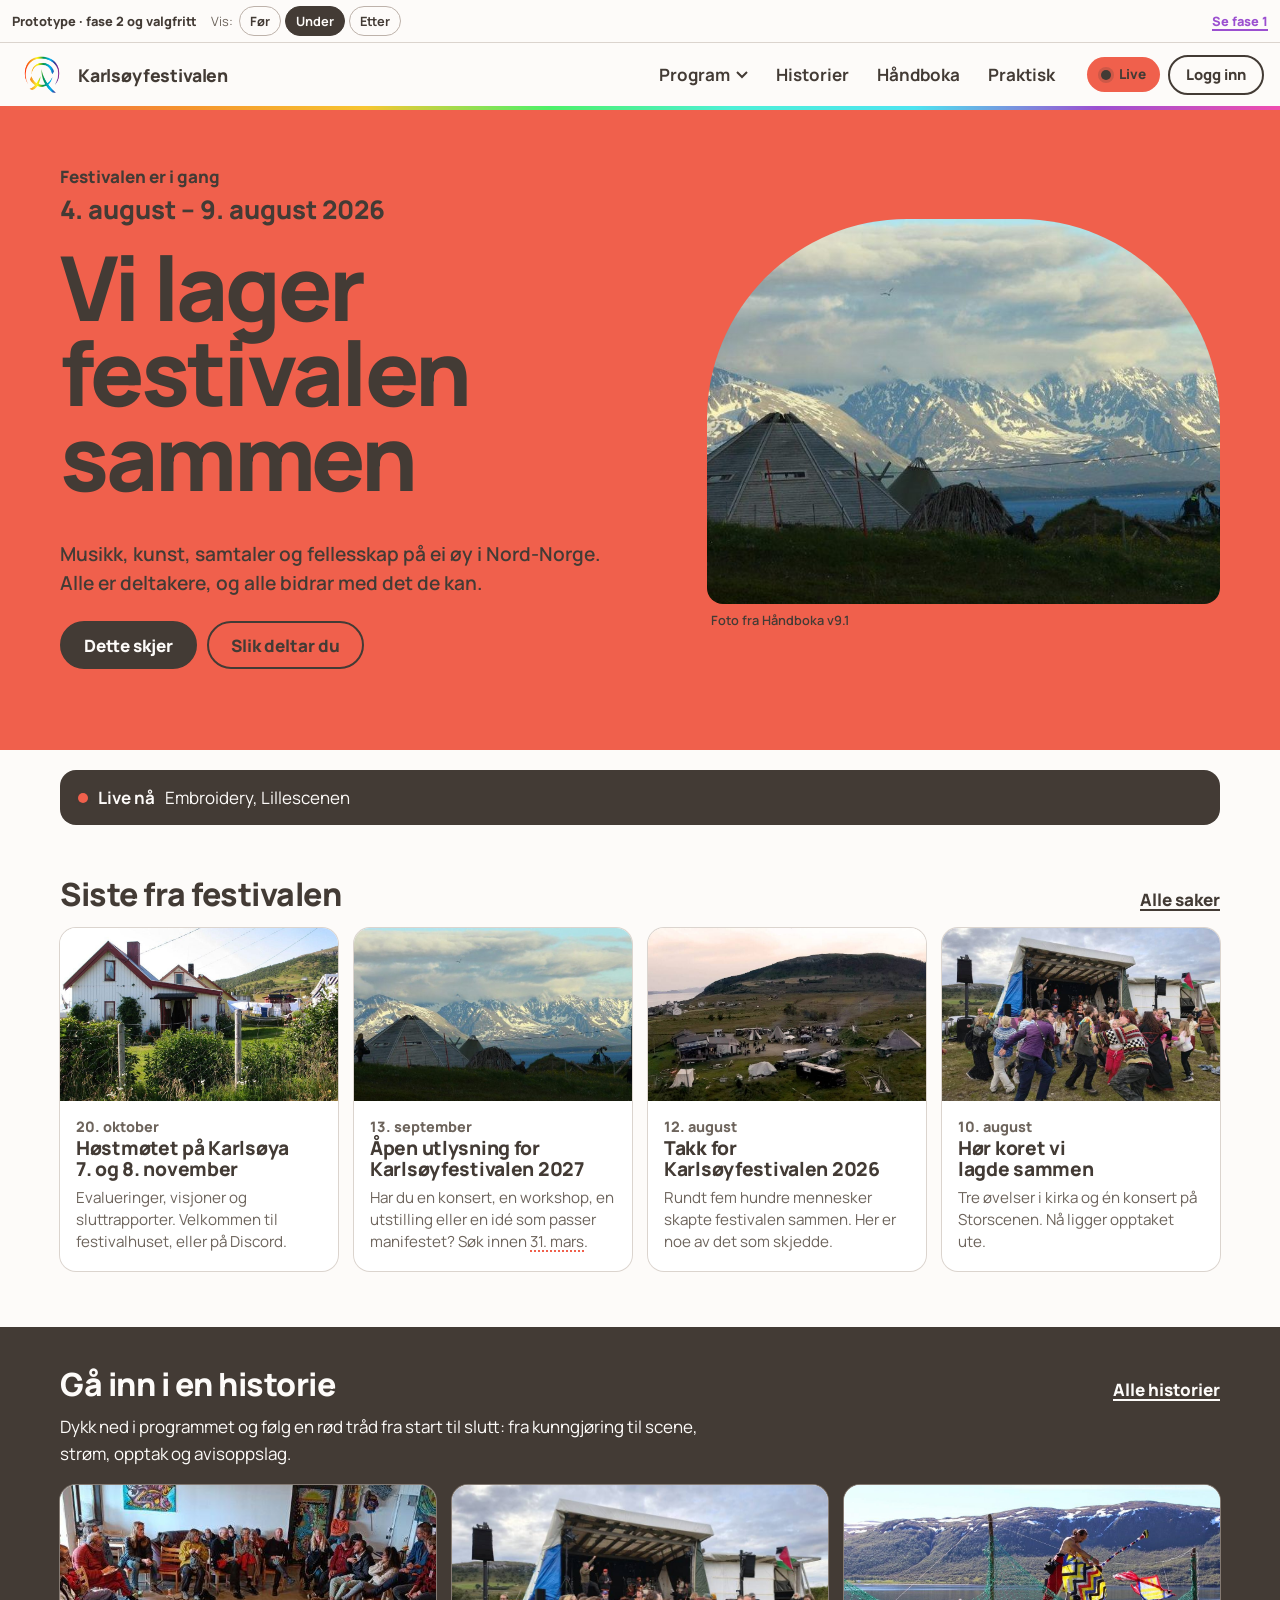
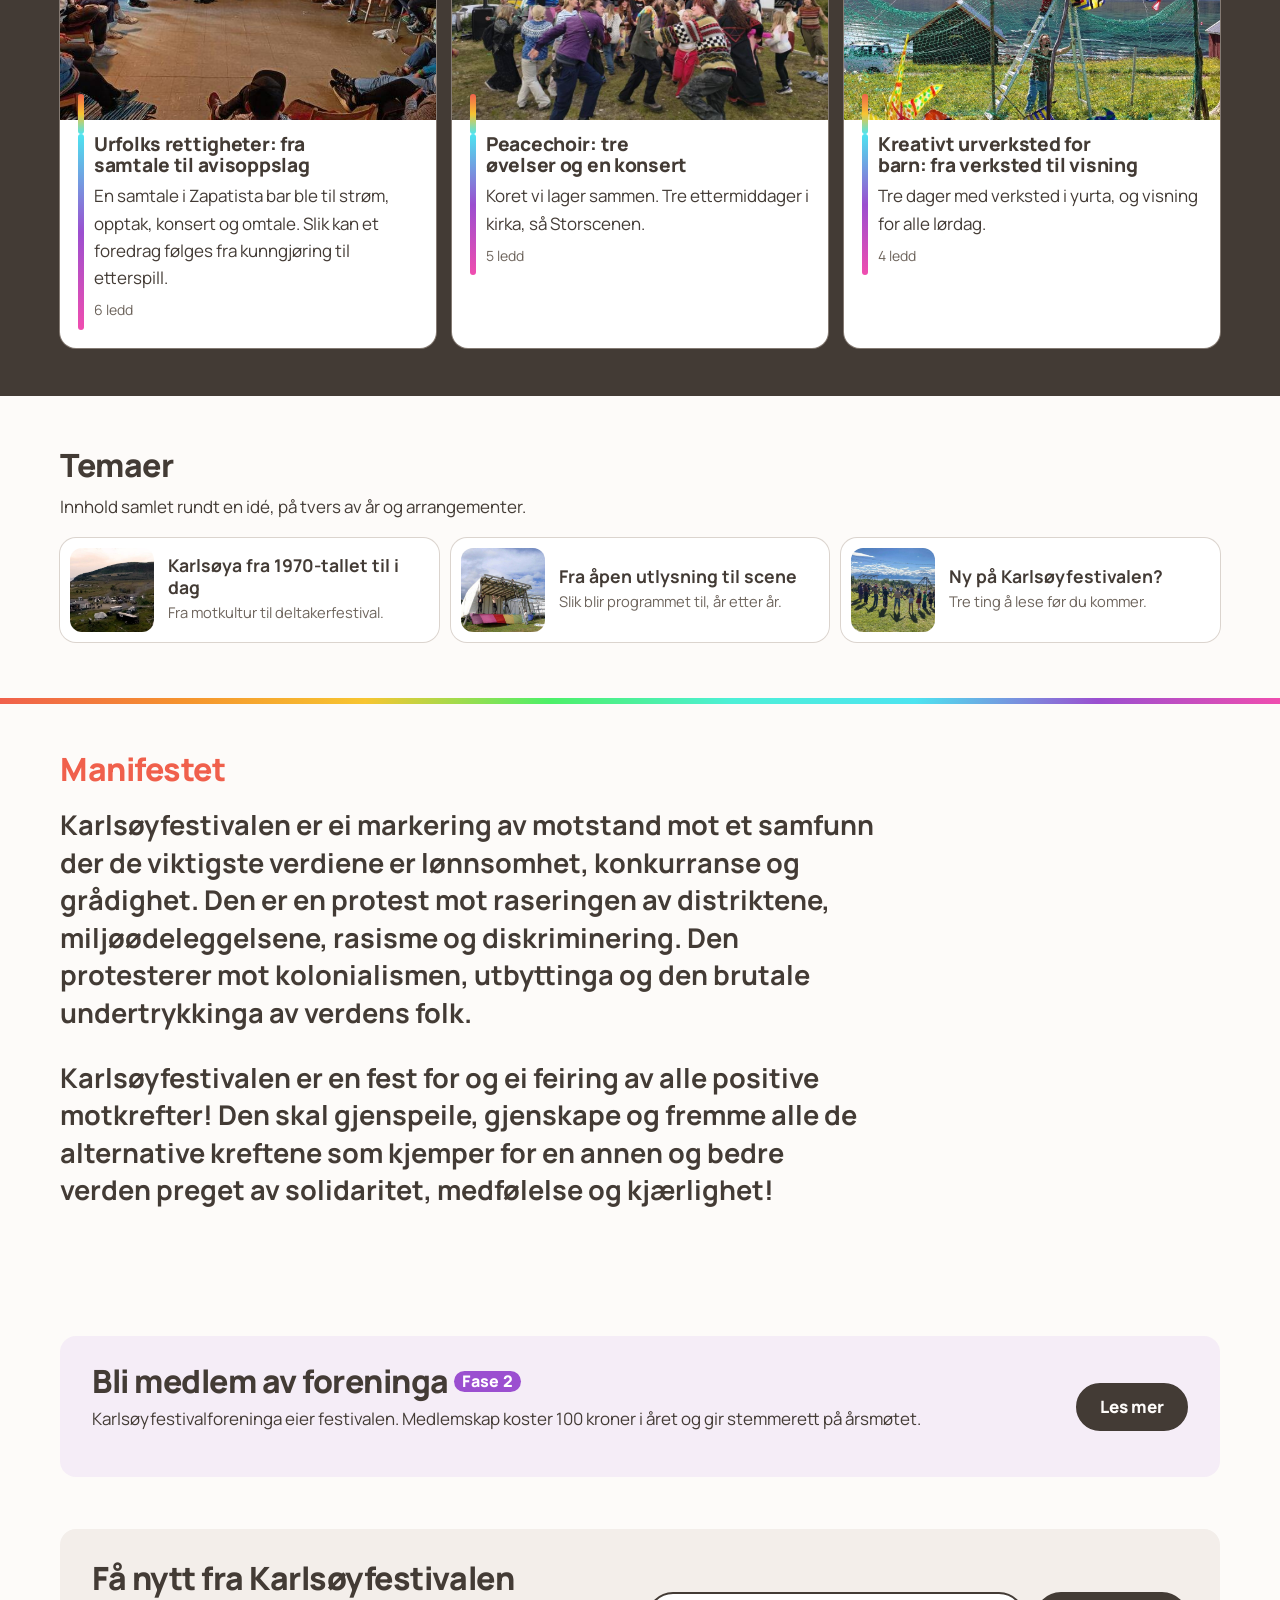
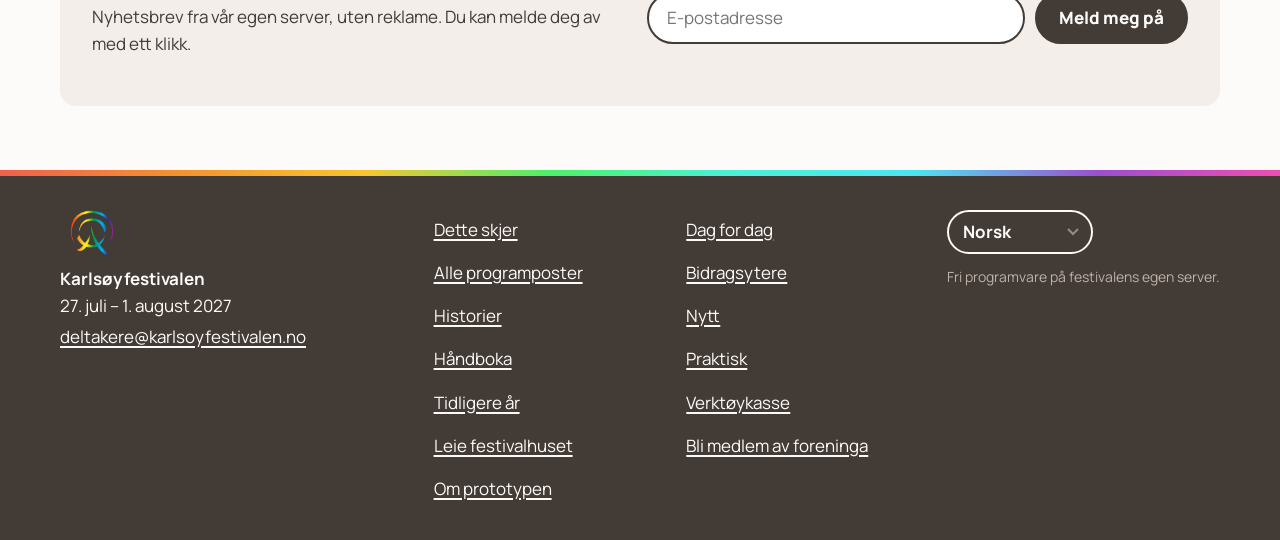
==== fase2.html @ 284bebaa "prototype version 3" ====
<!doctype html>
<html lang="nb">
<head>
<meta charset="utf-8">
<meta name="viewport" content="width=device-width, initial-scale=1, viewport-fit=cover">
<meta name="theme-color" content="#F0604C">
<meta name="color-scheme" content="only light">
<meta name="darkreader-lock">
<meta name="robots" content="noindex">
<title>Karlsøyfestivalen – prototype, fase 2 og valgfritt</title>
<meta name="description" content="Klikkbar prototype for Karlsøyfestivalen (fase 2 og valgfritt): nettside, program, historier, håndbok, Tavla og innsiden.">
<link rel="icon" href="assets/logo.png">
<link rel="stylesheet" href="css/style.css">
<script>window.PHASE = 2;</script>
</head>
<body>
<div id="app"></div>
<noscript><p style="padding:24px">Prototypen trenger JavaScript.</p></noscript>
<script src="js/data.js"></script>
<script src="js/data-extra.js"></script>
<script src="js/i18n.js"></script>
<script src="js/app.js"></script>
</body>
</html>
---- css/style.css ----
/* Karlsøyfestivalen – prototype, utkast 2. Mobil først.
   Hovedpalett: rød, hvit, grå, gråbrun, mørk gråbrun. Regnbuefargene fra logoen brukes til grupper, kategorier og tråder. */
/* Manrope (SIL Open Font License, se assets/fonts/OFL.txt), lagt på egen server – ingen kall til Google. */
@font-face { font-family: "Manrope"; src: url("../assets/fonts/manrope-wght.woff") format("woff"); font-weight: 200 800; font-style: normal; font-display: swap; }
:root {
  --rod: #F0604C;
  --hvit: #FDFBF9;
  --gra: #BDB2AA;
  --grabrun: #6D645C;
  --mork: #433B35;
  --rosa: #F04DAF; --cyan: #4DE4F0; --gronn: #4DF0A0; --turkis: #4DF0D7; --lime: #4DF068;
  --oransje: #F5932E; --gul: #F7C531; --lilla: #9B4FD0;
  --dempet: #9B6B65; --skifer: #705E5C; --havgra: #5C706D;
  --flate: #F3EEEA;
  --kort: #ffffff;
  --strek: #BDB2AA88;
  --rainbow: linear-gradient(90deg, #F0604C, #F5932E, #F7C531, #4DF068, #4DF0D7, #4DE4F0, #9B4FD0, #F04DAF);
  --font: "Manrope", "Nunito Sans", "Avenir Next", "Segoe UI", system-ui, -apple-system, Roboto, Helvetica, Arial, sans-serif;
  --r: 16px;
  --tabs-h: 64px;
}
*, *::before, *::after { box-sizing: border-box; }
html { -webkit-text-size-adjust: 100%; scroll-padding-top: 90px; color-scheme: only light; }
body { margin: 0; font: 400 17px/1.6 var(--font); color: var(--mork); background: var(--hvit); }
body[data-inside="1"] { background: var(--flate); }
img { max-width: 100%; display: block; }
a { color: inherit; text-underline-offset: 3px; text-decoration-thickness: 1.5px; }
h1, h2, h3 { line-height: 1.1; font-weight: 800; margin: 0; letter-spacing: -0.015em; text-wrap: balance; }
h1 { font-size: clamp(2.1rem, 8vw, 3.6rem); margin-bottom: .45em; }
h2 { font-size: clamp(1.35rem, 4.6vw, 2rem); margin: 1.7em 0 .6em; }
h3 { font-size: 1.12rem; }
p { margin: 0 0 1em; }
ul, ol { margin: 0; padding: 0; list-style: none; }
button, select, input, textarea { font: inherit; color: inherit; }
button { cursor: pointer; }
:focus-visible { outline: 3px solid var(--rod); outline-offset: 3px; border-radius: 6px; }
.sr { position: absolute; width: 1px; height: 1px; overflow: hidden; clip-path: inset(50%); white-space: nowrap; }
.wrap { width: min(100% - 32px, 1160px); margin-inline: auto; }
.narrow { width: min(100% - 32px, 740px); }
.narrowtext { max-width: 38em; }
.center { text-align: center; margin-top: 28px; }
.lead { font-size: 1.2rem; line-height: 1.5; font-weight: 600; }
.small { font-size: .875rem; color: var(--grabrun); }
.note { font-size: .92rem; background: var(--kort); border-left: 5px solid var(--rod); padding: 10px 14px; border-radius: 0 10px 10px 0; margin: 16px auto; }
.empty { background: var(--kort); border: 2px dashed var(--gra); border-radius: var(--r); padding: 20px; }
code { font-size: .9em; background: #433B3512; padding: 1px 6px; border-radius: 4px; }
.fact { text-decoration: underline dotted var(--rod) 2px; text-underline-offset: 4px; cursor: help; }
.print-only { display: none; }

/* Knapper og merker */
.btn { display: inline-flex; align-items: center; justify-content: center; gap: 6px; min-height: 48px; padding: 0 22px; border: 2px solid var(--mork); border-radius: 999px; background: transparent; font-weight: 800; text-decoration: none; }
.btn-dark { background: var(--mork); color: var(--hvit); }
.btn-small { min-height: 40px; padding: 0 16px; font-size: .92rem; }
.actions { display: flex; flex-wrap: wrap; gap: 10px; margin-top: 1.4em; }
.tag { display: inline-block; font-size: .74rem; font-weight: 800; padding: 3px 10px; border-radius: 999px; background: var(--flate); margin-bottom: 8px; }
.tag-live { background: var(--rod); color: var(--mork); margin: 0 8px 0 0; vertical-align: 2px; }
.tag-ex { background: #9B4FD022; color: var(--mork); margin: 0; vertical-align: 1px; }
.dot { display: inline-block; width: 11px; height: 11px; border-radius: 50%; margin-right: 7px; flex: none; vertical-align: -1px; }
.swatch { display: inline-block; width: 14px; height: 14px; border-radius: 4px; flex: none; }
.f2 { display: inline-block; font-size: .68rem; font-weight: 800; padding: 2px 8px; border-radius: 999px; background: var(--lilla); color: #fff; vertical-align: 3px; letter-spacing: .02em; }
h1 .f2, h2 .f2 { font-size: .5em; vertical-align: .4em; }

/* Prototype-stripe */
.protobar { display: flex; flex-wrap: wrap; align-items: center; gap: 6px 14px; padding: 6px 12px; background: var(--hvit); border-bottom: 1px solid var(--strek); font-size: .8rem; }
.pb-label { font-weight: 800; text-decoration: none; }
.pb-when { display: flex; align-items: center; gap: 4px; }
.pb-when span { color: var(--grabrun); margin-right: 2px; }
.pb-when button { border: 1.5px solid var(--gra); background: transparent; border-radius: 999px; padding: 2px 10px; font-weight: 700; min-height: 30px; }
.pb-when button[aria-pressed="true"] { background: var(--mork); color: var(--hvit); border-color: var(--mork); }
.pb-switch { margin-left: auto; font-weight: 800; color: var(--lilla); }

/* ---------- Topp ---------- */
.top { position: sticky; top: 0; z-index: 30; display: flex; align-items: center; gap: 12px; padding: 8px 16px; background: var(--hvit); border-bottom: 1px solid var(--strek); }
.top::after { content: ""; position: absolute; left: 0; right: 0; bottom: -4px; height: 4px; background: var(--rainbow); }
.brand { display: flex; align-items: center; gap: 10px; font-weight: 800; font-size: 1.1rem; text-decoration: none; margin-right: auto; letter-spacing: -0.01em; }
.brand img { flex: none; }
.brand span { white-space: nowrap; }
@media (max-width: 420px) { .top { padding-inline: 12px; gap: 6px; } .top .brand { font-size: 1rem; gap: 6px; } .top .brand img { width: 42px; height: auto; } }
@media (max-width: 360px) { .top .brand span { display: none; } }
.topnav { display: none; align-items: center; gap: 4px; margin-right: 8px; }
.topnav > a, .dd-btn { text-decoration: none; font-weight: 700; padding: 10px 12px; border-radius: 999px; border: 0; background: none; display: inline-flex; align-items: center; gap: 6px; }
.topnav > a[aria-current], .dd-btn[aria-current] { background: var(--flate); }
.topnav > a:hover, .dd-btn:hover { background: var(--flate); }
.dd-btn svg { fill: none; stroke: currentColor; stroke-width: 2; }
.dd { position: relative; }
.dd-menu { position: absolute; top: calc(100% + 8px); left: 0; min-width: 230px; background: var(--kort); border-radius: 14px; padding: 8px; box-shadow: 0 12px 40px #433B3533; display: grid; }
.dd-menu a { padding: 10px 14px; border-radius: 10px; text-decoration: none; font-weight: 700; }
.dd-menu a:hover { background: var(--flate); }
.navlive { color: var(--mork); }
.top-actions { display: flex; align-items: center; gap: 8px; }
.livepill { display: none; align-items: center; gap: 8px; background: var(--rod); color: var(--mork); font-weight: 800; font-size: .85rem; padding: 7px 14px; border-radius: 999px; text-decoration: none; }
.livedot { display: inline-block; width: 10px; height: 10px; border-radius: 50%; background: var(--mork); box-shadow: 0 0 0 3px #433B3533; }
.burger { width: 46px; height: 46px; border: 0; background: none; display: grid; place-content: center; gap: 5px; }
.burger span { display: block; width: 24px; height: 2.5px; background: var(--mork); border-radius: 2px; }
.sheetmenu { position: fixed; inset: 0; z-index: 40; background: var(--mork); color: var(--hvit); padding: 70px 24px 24px; display: flex; flex-direction: column; overflow: auto; }
.sheetmenu a { font-size: 1.75rem; font-weight: 800; text-decoration: none; padding: 9px 0; border-bottom: 1px solid #FDFBF91f; display: flex; align-items: center; gap: 10px; }
.sheetmenu a.sm-sub { font-size: 1.25rem; font-weight: 700; padding-left: 18px; border-left: 4px solid var(--rod); border-bottom: 0; }
.sheetmenu .sm-head { margin: 10px 0 4px; font-size: 1.75rem; font-weight: 800; }
.sheetmenu a.live { color: var(--rod); }
.sheetmenu .livedot { background: var(--rod); }
.sheetmenu-foot { margin-top: auto; padding-top: 24px; display: flex; gap: 12px; align-items: center; justify-content: space-between; }
.sheetmenu .btn { border-color: var(--hvit); }
.lang select { min-height: 44px; padding: 0 34px 0 14px; border-radius: 999px; border: 2px solid currentColor; background: transparent url("data:image/svg+xml,%3Csvg xmlns='http://www.w3.org/2000/svg' viewBox='0 0 12 8'%3E%3Cpath d='M1 1l5 5 5-5' fill='none' stroke='%23988' stroke-width='2'/%3E%3C/svg%3E") no-repeat right 12px center / 12px; appearance: none; font-weight: 700; }
.lang select option { color: var(--mork); }
main { padding: 0 0 64px; min-height: 60vh; }
main > .wrap:first-child, main > article:first-child, main > div.wrap { padding-top: 28px; }

/* ---------- Forside ---------- */
.hero { background: var(--rod); padding: 36px 0 40px; }
.hero-grid { display: grid; gap: 26px; }
.hero-kick { font-weight: 800; margin: 0; }
.hero-date { font-size: clamp(1.2rem, 4.5vw, 1.6rem); font-weight: 800; margin: 0 0 .5em; }
.hero h1 { font-size: clamp(2.8rem, 12vw, 5.6rem); line-height: .95; letter-spacing: -0.035em; }
.hero .lead { max-width: 30em; }
.hero .btn { border-color: var(--mork); }
.hero-img { margin: 0; position: relative; }
.hero-img img { width: 100%; aspect-ratio: 4/3; object-fit: cover; border-radius: 200px 200px var(--r) var(--r); }
.hero-img figcaption { font-size: .8rem; font-weight: 600; padding: 6px 4px 0; }
.livebar { display: flex; align-items: center; gap: 10px; flex-wrap: wrap; margin-top: 20px; padding: 14px 18px; background: var(--mork); color: var(--hvit); border-radius: var(--r); text-decoration: none; }
.livebar .livedot { background: var(--rod); }
.block { margin-top: 52px; }
.block-head { display: flex; align-items: baseline; justify-content: space-between; gap: 12px; margin-bottom: 14px; }
.block-head h2 { margin: 0; }
.block-head a { font-weight: 800; white-space: nowrap; }
.blocklead { margin: -4px 0 18px; max-width: 40em; }
.grid { display: grid; gap: 16px; }
.card { display: block; background: var(--kort); color: var(--mork); border-radius: var(--r); text-decoration: none; overflow: hidden; box-shadow: 0 0 0 1px var(--strek); }
.card:hover h3 { text-decoration: underline; }
.card h3 { font-size: 1.2rem; margin-bottom: 6px; }
.card p { margin: 0; }
.card-img { position: relative; }
.card-img img { width: 100%; aspect-ratio: 16/10; object-fit: cover; }
.card-body { padding: 14px 16px 18px; }
.card .kicker { color: var(--grabrun); }
.card.post p:last-child { margin-top: 6px; color: var(--grabrun); font-size: .95rem; line-height: 1.45; }
.threadband { margin-top: 56px; background: var(--mork); color: var(--hvit); padding: 40px 0 48px; }
.threadband .block-head a { color: var(--hvit); }
.story-card .card-body p { margin-bottom: 8px; }
.thread-line { position: absolute; left: 18px; bottom: -14px; width: 6px; height: 40px; border-radius: 3px; background: linear-gradient(var(--rod), var(--gul), var(--cyan)); }
.story-card .card-body { padding-left: 34px; position: relative; }
.story-card .card-body::before { content: ""; position: absolute; left: 18px; top: 14px; bottom: 18px; width: 6px; border-radius: 3px; background: linear-gradient(var(--cyan), var(--lilla), var(--rosa)); }
.themes { display: grid; gap: 12px; }
.theme { display: grid; grid-template-columns: 84px 1fr; gap: 14px; align-items: center; text-decoration: none; background: var(--kort); border-radius: var(--r); padding: 10px; box-shadow: 0 0 0 1px var(--strek); }
.theme-img img { width: 84px; height: 84px; object-fit: cover; border-radius: 12px; }
.theme strong { display: block; font-size: 1.1rem; line-height: 1.25; }
.theme span span { font-size: .92rem; color: var(--grabrun); }
.manifest { margin-top: 56px; padding: 48px 0; background: var(--hvit); border-top: 6px solid; border-image: var(--rainbow) 1; }
.manifest h2 { margin-top: 0; color: var(--rod); }
.manifest p { font-size: clamp(1.15rem, 4.4vw, 1.7rem); line-height: 1.38; font-weight: 700; max-width: 30em; }
.news { display: grid; gap: 14px; background: var(--flate); border-radius: var(--r); padding: 24px; }
.news h2 { margin: 0 0 6px; }
.news form { display: grid; gap: 10px; }
.news input { width: 100%; min-height: 52px; padding: 0 18px; border: 2px solid var(--mork); border-radius: 999px; background: #fff; }
.ok { font-weight: 800; background: var(--gronn); padding: 10px 14px; border-radius: 12px; }
.membercta { display: grid; gap: 14px; align-items: center; background: #9B4FD014; border-radius: var(--r); padding: 24px; }
.membercta h2 { margin: 0 0 6px; }

.foot { position: relative; background: var(--mork); color: var(--hvit); padding: 40px 0 calc(32px + env(safe-area-inset-bottom)); }
.foot::before { content: ""; position: absolute; left: 0; right: 0; top: 0; height: 6px; background: var(--rainbow); }
.foot-grid { display: grid; gap: 24px; }
.foot img { margin-bottom: 10px; }
.foot nav { display: grid; grid-template-columns: 1fr 1fr; gap: 4px 16px; }
.foot nav a { padding: 6px 0; }
.foot p { margin: 4px 0; }
.foot .small { color: var(--gra); margin-top: 12px; }

/* ---------- Program ---------- */
.subtabs { display: flex; gap: 6px; overflow-x: auto; margin: -8px -16px 18px; padding: 0 16px 4px; scrollbar-width: none; }
.subtabs::-webkit-scrollbar { display: none; }
.subtabs a { flex: none; text-decoration: none; font-weight: 700; padding: 8px 14px; border-radius: 999px; border: 2px solid var(--gra); white-space: nowrap; }
.subtabs a[aria-current] { background: var(--mork); border-color: var(--mork); color: var(--hvit); }
.sticky { position: sticky; top: 60px; z-index: 20; padding: 10px 0 4px; background: var(--hvit); border-bottom: 1px solid var(--strek); }
body[data-inside="1"] .sticky { background: var(--flate); }
.daytabs { display: grid; grid-template-columns: repeat(6, 1fr); gap: 6px; }
.daytabs button { min-height: 58px; border: 2px solid var(--gra); border-radius: 14px; background: var(--kort); display: grid; place-content: center; line-height: 1.1; padding: 4px 0; }
.daytabs button span { font-size: .78rem; font-weight: 700; text-transform: lowercase; color: var(--grabrun); }
.daytabs button strong { font-size: 1.35rem; }
.daytabs button[aria-selected="true"] { background: var(--rod); border-color: var(--rod); }
.daytabs button[aria-selected="true"] span { color: var(--mork); }
.chips { display: flex; gap: 8px; overflow-x: auto; padding: 10px 16px 8px; margin-inline: -16px; scrollbar-width: none; }
.chips::-webkit-scrollbar { display: none; }
.chips button { flex: none; display: inline-flex; align-items: center; min-height: 42px; padding: 0 15px; border: 2px solid var(--gra); border-radius: 999px; background: var(--kort); font-weight: 700; font-size: .92rem; white-space: nowrap; }
.chips button[aria-pressed="true"] { background: var(--mork); border-color: var(--mork); color: var(--hvit); }
.daytitle { font-size: 1.3rem; margin: 22px 0 8px; }
.daytitle::first-letter, .wheellist h2::first-letter, .when strong::first-letter, .step-when::first-letter { text-transform: uppercase; }
.plist { border-top: 2px solid var(--mork); }
.pi { display: grid; grid-template-columns: 64px 1fr 48px; gap: 10px; align-items: start; padding: 14px 0 14px 12px; border-bottom: 1px solid var(--strek); position: relative; }
.pi::before { content: ""; position: absolute; left: 0; top: 16px; bottom: 16px; width: 4px; border-radius: 2px; background: var(--c, var(--gra)); }
.pi-time { font-weight: 800; font-size: 1.1rem; line-height: 1.2; font-variant-numeric: tabular-nums; }
.pi-time span { display: block; font-weight: 500; font-size: .85rem; color: var(--grabrun); }
.pi-time .allday { font-size: .8rem; font-weight: 700; color: var(--mork); }
.pi-main h3 { font-size: 1.08rem; line-height: 1.25; margin-bottom: 3px; }
.pi-main h3 a { text-decoration: none; }
.pi-main h3 a:hover { text-decoration: underline; }
.pi-main p { margin: 0; font-size: .92rem; }
.pi-cat { color: var(--grabrun); }
.pi-cat a { font-weight: 700; color: var(--mork); }
.pi-more { display: inline-block; margin-top: 6px !important; font-size: .76rem !important; font-weight: 800; background: var(--cyan); border-radius: 999px; padding: 1px 10px; }
.star { width: 48px; height: 48px; border: 0; background: none; display: grid; place-content: center; border-radius: 50%; }
.star svg { fill: none; stroke: var(--mork); stroke-width: 1.8; stroke-linejoin: round; }
.star[aria-pressed="true"] svg { fill: var(--gul); }
.daily { margin-top: 24px; }
.daily summary, .faq summary { cursor: pointer; font-weight: 800; padding: 14px 0; min-height: 48px; }
.clock { margin: 0 0 10px; }
.nowbox { background: var(--rod); border-radius: var(--r); padding: 4px 16px 6px; }
.nowbox h2 { margin: 14px 0 8px; }
.nowbox .plist { border-top-color: var(--mork); }
.nowbox .pi { border-bottom-color: #433B3530; }
.nowbox .pi::before { background: var(--mork); }
.nowbox .tag-live { background: var(--mork); color: var(--hvit); font-size: .72rem; }
.countdown { background: var(--rod); border-radius: var(--r); padding: 20px; display: grid; gap: 4px; }
.countdown strong { font-size: 1.6rem; line-height: 1.2; }
.filters { display: grid; gap: 10px; }
.field { display: grid; gap: 4px; font-weight: 700; font-size: .92rem; }
.field input, .field select { width: 100%; min-height: 50px; padding: 0 14px; border: 2px solid var(--gra); border-radius: 12px; background: #fff; font-weight: 500; font-size: 16px; }
.field input:focus, .field select:focus { border-color: var(--mork); }

/* Programpost, historier, innhold */
.crumb { font-weight: 800; margin-bottom: 10px; }
.crumb a::before { content: "‹ "; }
.kicker { font-size: .9rem; font-weight: 800; margin: 0 0 6px; color: var(--grabrun); }
.when { display: grid; grid-template-columns: 1fr 1fr auto; gap: 12px; align-items: start; background: var(--kort); border-radius: var(--r); padding: 14px; margin: 4px 0 16px; border-top: 6px solid var(--c, var(--rod)); }
.when strong { display: block; line-height: 1.25; }
.when span { font-size: .88rem; color: var(--grabrun); }
.personbox { display: flex; gap: 14px; align-items: flex-start; background: var(--kort); border-radius: var(--r); padding: 12px; margin: 0 0 16px; text-decoration: none; box-shadow: 0 0 0 1px var(--strek); }
.personbox > span { display: grid; gap: 2px; }
.personbox span span { font-size: .92rem; color: var(--grabrun); line-height: 1.45; }
.portrait { display: block; width: 100%; height: auto; aspect-ratio: 1; border-radius: 14px; }
.portrait text { font: 800 64px var(--font); fill: var(--mork); }
.portrait.sm { width: 64px; flex: none; border-radius: 12px; }
.portrait.lg { width: 140px; flex: none; border-radius: 18px; }
.story { background: var(--kort); border-radius: var(--r); padding: 18px; margin-top: 20px; box-shadow: 0 0 0 1px var(--strek); }
.story h2 { margin: 0 0 8px; font-size: 1.3rem; }
.steps { position: relative; margin: 18px 0 6px 6px; }
.steps::before { content: ""; position: absolute; left: 0; top: 6px; bottom: 6px; width: 5px; border-radius: 3px; background: linear-gradient(var(--rod), var(--oransje), var(--gul), var(--gronn), var(--cyan), var(--lilla)); }
.steps li { position: relative; padding: 0 0 22px 26px; }
.steps li:last-child { padding-bottom: 4px; }
.steps li::before { content: ""; position: absolute; left: -5px; top: 3px; width: 15px; height: 15px; border-radius: 50%; background: var(--kort); border: 3px solid var(--c, var(--mork)); }
.steps li.has-item::before { border-radius: 4px; background: var(--mork); border-color: var(--mork); }
.steps li.cur::before { background: var(--rod); border-color: var(--mork); box-shadow: 0 0 0 4px #F0604C55; }
.steps li.cur h3 { text-decoration: underline; text-decoration-thickness: 3px; text-decoration-color: var(--rod); }
.step-when { font-size: .85rem; font-weight: 800; color: var(--grabrun); margin: 0; }
.steps h3 { font-size: 1.1rem; margin: 2px 0 4px; }
.step-note { font-size: .92rem; margin: 0; }
.step-note .tag { margin-bottom: 0; font-size: .68rem; }
.more { display: inline-block; margin-top: 12px; font-weight: 800; }
.more::after { content: " ›"; }
.work-img, .player { margin: 0 0 20px; border-radius: var(--r); overflow: hidden; }
.work-img img, .player img { width: 100%; aspect-ratio: 16/10; object-fit: cover; }
.work-img figcaption { font-size: .8rem; color: var(--grabrun); padding: 6px 2px 0; }
.player { position: relative; background: var(--mork); color: var(--hvit); }
.player img { opacity: .55; }
.player.lyd img { aspect-ratio: 16/6; }
.player .play { position: absolute; left: 50%; top: 42%; width: 74px; height: 74px; margin: -37px; border-radius: 50%; background: var(--rod); }
.player .play::after { content: ""; position: absolute; left: 29px; top: 21px; border: 16px solid transparent; border-left: 24px solid var(--mork); border-right: 0; }
.player p { margin: 0; padding: 10px 14px; font-size: .88rem; }
.small-play { position: absolute; left: 12px; bottom: 12px; width: 42px; height: 42px; border-radius: 50%; background: var(--rod); }
.small-play::after { content: ""; position: absolute; left: 16px; top: 12px; border: 9px solid transparent; border-left: 13px solid var(--mork); border-right: 0; }
.gallery { display: grid; grid-template-columns: 1fr 1fr; gap: 8px; margin-bottom: 20px; }
.gallery figure { margin: 0; }
.gallery img { width: 100%; aspect-ratio: 1; object-fit: cover; border-radius: 10px; }
.gallery figcaption { font-size: .76rem; color: var(--grabrun); padding: 4px 2px; }
.meta { margin: 24px 0; border-top: 2px solid var(--mork); }
.meta div { display: flex; justify-content: space-between; gap: 16px; padding: 10px 0; border-bottom: 1px solid var(--strek); }
.meta dt { font-weight: 800; }
.meta dd { margin: 0; text-align: right; }
.venues li, .rides li { background: var(--kort); border-radius: var(--r); padding: 14px 16px; box-shadow: 0 0 0 1px var(--strek); }
.venues p, .rides p { margin: 4px 0 0; }
.embed { border-left: 6px solid var(--cyan); }
.embed-card { max-width: 420px; margin: 24px 0; }

/* Bidragsytere */
.pgrid { display: grid; grid-template-columns: repeat(2, 1fr); gap: 14px; }
.pcard { display: grid; gap: 8px; text-decoration: none; }
.pcard-body strong { display: block; font-size: 1.05rem; line-height: 1.25; }
.pcard-body span { font-size: .85rem; color: var(--grabrun); }
.pcard:hover strong { text-decoration: underline; }
.phead { display: grid; gap: 16px; margin-bottom: 10px; }
@media (min-width: 640px) { .phead { grid-template-columns: auto 1fr; align-items: end; } }
.phead h1 { margin-bottom: .2em; font-size: clamp(1.9rem, 7vw, 3rem); }
.phead .lead { margin: 0; font-size: 1.05rem; }
.links { display: flex; flex-wrap: wrap; gap: 8px; }
.chiplink { font-weight: 800; border: 2px solid var(--mork); border-radius: 999px; padding: 6px 14px; text-decoration: none; }

/* ---------- Håndboka ---------- */
.hb-hero { background: var(--mork); color: var(--hvit); padding: 40px 0 44px; position: relative; }
.hb-hero::after { content: ""; position: absolute; left: 0; right: 0; bottom: 0; height: 6px; background: var(--rainbow); }
.hb-hero .kicker { color: var(--gra); }
.hb-hero .btn { border-color: var(--hvit); }
.hb-hero .btn-dark { background: var(--rod); border-color: var(--rod); color: var(--mork); }
.chapters { display: grid; gap: 14px; margin-top: 24px; }
.chapter { display: grid; grid-template-columns: 110px 1fr; gap: 14px; align-items: stretch; text-decoration: none; background: var(--kort); border-radius: var(--r); overflow: hidden; box-shadow: 0 0 0 1px var(--strek); }
.ch-img img { width: 100%; height: 100%; min-height: 120px; object-fit: cover; }
.ch-body { padding: 14px 14px 14px 0; display: grid; gap: 4px; align-content: center; }
.ch-body strong { font-size: 1.2rem; line-height: 1.2; }
.ch-body span { font-size: .93rem; color: var(--grabrun); line-height: 1.45; }
.chapter:hover strong { text-decoration: underline; }
.core { background: var(--rod); border-radius: var(--r); padding: 16px 18px; margin: 0 0 20px; font-size: 1.15rem; font-weight: 700; line-height: 1.45; }
.core p { margin: 0; }
.core .core-label { font-size: .85rem; font-weight: 800; margin-bottom: 6px; }
blockquote { margin: 28px 0; padding: 0 0 0 20px; border-left: 6px solid var(--gul); }
blockquote p { font-size: 1.4rem; font-weight: 800; line-height: 1.3; margin-bottom: 6px; }
blockquote cite { font-style: normal; color: var(--grabrun); font-size: .9rem; }
.edit-note { font-size: .88rem; color: var(--grabrun); border-top: 1px solid var(--strek); padding-top: 14px; margin-top: 28px; }
.nextch { display: grid; gap: 2px; background: var(--mork); color: var(--hvit); border-radius: var(--r); padding: 16px 18px; text-decoration: none; margin-top: 20px; }
.nextch span { font-size: .85rem; color: var(--gra); font-weight: 700; }
.nextch strong { font-size: 1.25rem; }
.nextch strong::after { content: " ›"; }
.rhythm li, .dl li { display: grid; grid-template-columns: 96px 1fr; gap: 12px; padding: 10px 0; border-bottom: 1px solid var(--strek); }
.rhythm { margin-bottom: 20px; border-top: 2px solid var(--mork); }
.rhythm strong { font-variant-numeric: tabular-nums; }
.dl time { font-weight: 800; }
.principles { counter-reset: p; }
.principles li { counter-increment: p; position: relative; padding: 0 0 16px 46px; }
.principles li::before { content: counter(p); position: absolute; left: 0; top: 0; width: 34px; height: 34px; border-radius: 50%; background: var(--rod); display: grid; place-content: center; font-weight: 800; }
.principles p { margin: 2px 0 0; }
.gicon { display: inline-grid; place-content: center; width: 38px; height: 38px; border-radius: 12px; background: var(--g); flex: none; }
.gicon svg { fill: none; stroke: var(--mork); stroke-width: 1.9; stroke-linejoin: round; stroke-linecap: round; }
.gtitle { display: flex; align-items: center; gap: 12px; }
h1.gtitle .gicon { width: 54px; height: 54px; border-radius: 16px; }
.grouplist li a { display: flex; gap: 14px; align-items: flex-start; padding: 14px 0; border-bottom: 1px solid var(--strek); text-decoration: none; }
.grouplist strong { display: block; font-size: 1.1rem; }
.grouplist span span { font-size: .92rem; color: var(--grabrun); }
.ticks li { position: relative; padding: 9px 0 9px 30px; border-bottom: 1px solid var(--strek); }
.ticks li::before { content: ""; position: absolute; left: 4px; top: 16px; width: 12px; height: 7px; border-left: 3px solid var(--rod); border-bottom: 3px solid var(--rod); transform: rotate(-45deg); }
.gives { background: var(--kort); border-radius: var(--r); padding: 4px 18px 16px; margin-top: 24px; box-shadow: 0 0 0 1px var(--strek); }
.gives h2 { font-size: 1.15rem; margin: 14px 0 8px; }
.givelist { display: flex; flex-wrap: wrap; gap: 8px; }
.givelist li { background: var(--flate); border-radius: 999px; padding: 4px 12px; font-size: .9rem; font-weight: 700; }
.factgrid { display: grid; grid-template-columns: 1fr 1fr; gap: 10px; }
.factgrid li { background: var(--kort); border-radius: var(--r); padding: 14px; font-size: .9rem; box-shadow: 0 0 0 1px var(--strek); border-top: 6px solid var(--rod); }
.factgrid li:nth-child(2) { border-top-color: var(--gul); } .factgrid li:nth-child(3) { border-top-color: var(--gronn); } .factgrid li:nth-child(4) { border-top-color: var(--cyan); }
.factgrid strong { display: block; font-size: 1.3rem; line-height: 1.2; margin-bottom: 4px; }
.checkin { margin: 24px 0; }
.iframe-ph { display: grid; gap: 4px; background: repeating-linear-gradient(-45deg, var(--flate), var(--flate) 10px, #fff 10px, #fff 20px); border: 2px dashed var(--gra); border-radius: var(--r); padding: 28px 20px; text-align: center; }
.iframe-ph strong { font-size: 1.3rem; }
.faq details { border-bottom: 1px solid var(--strek); }
.faq details:first-child { border-top: 2px solid var(--mork); }
.about table { width: 100%; border-collapse: collapse; margin-bottom: 1em; }
.about th, .about td { text-align: left; vertical-align: top; padding: 10px 10px 10px 0; border-bottom: 1px solid var(--strek); font-size: .95rem; }

/* ---------- Innsiden ---------- */
.itop { position: sticky; top: 0; z-index: 30; display: flex; align-items: center; gap: 12px; padding: 8px 16px; background: var(--mork); color: var(--hvit); }
.itop::after { content: ""; position: absolute; left: 0; right: 0; bottom: -4px; height: 4px; background: var(--rainbow); }
.itop .brand img { background: var(--hvit); border-radius: 10px; padding: 2px 4px; }
.who { display: flex; align-items: center; gap: 10px; background: none; border: 0; color: var(--hvit); text-align: left; padding: 4px; min-height: 46px; }
.who > span:last-child, .rolelist button > span:last-child { display: grid; line-height: 1.2; }
.who strong { font-size: .95rem; }
.who span span { font-size: .75rem; opacity: .8; max-width: 10em; white-space: nowrap; overflow: hidden; text-overflow: ellipsis; }
.avatar { width: 38px; height: 38px; border-radius: 50%; background: var(--rod); color: var(--mork); display: grid; place-content: center; font-weight: 800; flex: none; }
.avatar.sm { width: 34px; height: 34px; font-size: .9rem; }
.sheet { position: fixed; inset: auto 0 0 0; z-index: 50; background: var(--hvit); border-radius: 22px 22px 0 0; padding: 22px 20px calc(22px + env(safe-area-inset-bottom)); box-shadow: 0 -12px 0 100vh #433B3566; max-height: 88vh; overflow: auto; }
.sheet h2 { margin-top: 0; }
.rolelist { display: grid; gap: 8px; margin-bottom: 12px; }
.rolelist button { display: flex; align-items: center; gap: 12px; text-align: left; padding: 10px 12px; border: 2px solid var(--strek); border-radius: var(--r); background: #fff; min-height: 60px; }
.rolelist button[aria-pressed="true"] { border-color: var(--mork); background: #F0604C1a; }
.rolelist span span { font-size: .85rem; color: var(--grabrun); }
.sheet-foot { display: flex; flex-wrap: wrap; gap: 10px; align-items: center; margin-top: 16px; }
.sheet-foot .btn-dark { margin-left: auto; }
.imain { min-width: 0; width: min(100% - 32px, 740px); margin-inline: auto; padding: 24px 0 calc(var(--tabs-h) + 48px + env(safe-area-inset-bottom)); }
.imain h1 { font-size: clamp(1.9rem, 7vw, 2.7rem); }
.tabs { position: fixed; inset: auto 0 0 0; z-index: 25; display: grid; grid-template-columns: repeat(5, 1fr); background: var(--hvit); border-top: 1px solid var(--strek); padding-bottom: env(safe-area-inset-bottom); box-shadow: 0 -4px 20px #433B3514; }
.tabs a { display: grid; justify-items: center; gap: 2px; padding: 8px 2px 6px; min-height: var(--tabs-h); text-decoration: none; font-size: .72rem; font-weight: 800; line-height: 1.15; text-align: center; color: var(--grabrun); position: relative; }
.tabs svg { fill: none; stroke: currentColor; stroke-width: 1.8; stroke-linejoin: round; stroke-linecap: round; }
.tabs a[aria-current] { color: var(--mork); }
.tabs a[aria-current] svg { fill: var(--rod); stroke-width: 2.1; }
.tabs a[aria-current]::before { content: ""; position: absolute; top: 0; left: 30%; right: 30%; height: 3px; border-radius: 0 0 3px 3px; background: var(--rod); }
.greet h1 { margin: 0 0 4px; }
.panel { background: var(--kort); border-radius: var(--r); padding: 16px 18px; margin-top: 16px; box-shadow: 0 1px 0 var(--strek); }
.panel h2 { font-size: 1.15rem; margin: 0 0 12px; }
.panel > p:last-child { margin-bottom: 0; }
.panel .plist { border-top: 1px solid var(--strek); }
.panel .pi:last-child { border-bottom: 0; }
.panel.now { border-top: 6px solid var(--rod); }
.panel.care { background: var(--gronn); }
.panel.group { border-left: 10px solid var(--g); }
.panel.count { background: var(--rod); }
.panel.member { border-left: 10px solid var(--lilla); }
.big { font-size: 1.7rem; font-weight: 800; line-height: 1.15; margin-bottom: 6px; }
.big span { font-size: .95rem; font-weight: 600; color: var(--grabrun); }
.panel.count .big span, .panel.count p { color: var(--mork); }
.dlist li { display: grid; grid-template-columns: 16px 1fr auto; gap: 10px; align-items: start; padding: 11px 0; border-bottom: 1px solid var(--strek); }
.dlist .swatch { margin-top: 5px; }
.dlist strong { display: block; line-height: 1.3; }
.dlist div span { font-size: .85rem; color: var(--grabrun); }
.dlist time { text-align: right; font-weight: 800; white-space: nowrap; }
.dlist time span { display: block; font-size: .78rem; font-weight: 500; color: var(--grabrun); }
.monthly { display: flex; gap: 10px; align-items: center; font-size: .92rem; margin: 12px 0 0; }
.progress { height: 10px; border-radius: 5px; background: var(--flate); overflow: hidden; margin: 6px 0; }
.progress span { display: block; height: 100%; background: var(--g, var(--rod)); border-radius: 5px; }
.tiles { display: grid; grid-template-columns: 1fr 1fr; gap: 10px; }
.tiles a { display: grid; gap: 8px; align-content: start; min-height: 92px; padding: 14px; border-radius: 12px; background: var(--flate); text-decoration: none; font-weight: 800; line-height: 1.25; }
.tiles svg { fill: none; stroke: var(--mork); stroke-width: 1.8; stroke-linejoin: round; stroke-linecap: round; }

/* Kunngjøringer */
.alist li { padding: 10px 0 10px 14px; border-bottom: 1px solid var(--strek); position: relative; }
.alist li::before { content: ""; position: absolute; left: 0; top: 12px; bottom: 12px; width: 4px; border-radius: 2px; background: var(--g, var(--rod)); }
.alist li:last-child { border-bottom: 0; }
.alist p { margin: 0; }
.a-meta { font-size: .82rem; color: var(--grabrun); }
.a-meta strong { color: var(--mork); }

/* Tavla */
.prio { font-size: 1.15rem; display: flex; align-items: center; gap: 8px; }
.prio::before { content: ""; width: 14px; height: 14px; border-radius: 50%; background: var(--p); }
.p-kritisk { --p: var(--rod); } .p-viktig { --p: var(--gul); } .p-kjekt { --p: var(--gronn); }
.tlist { display: grid; gap: 12px; }
.tcard { display: grid; gap: 8px; background: var(--kort); border-radius: var(--r); padding: 14px 16px 16px; border-top: 8px solid var(--g); box-shadow: 0 0 0 1px var(--strek); }
.tcard.mine { box-shadow: 0 0 0 3px var(--mork); }
.tc-top { display: flex; justify-content: space-between; align-items: center; }
.tc-top .tag { margin: 0; background: var(--p); }
.tc-kind { font-size: .8rem; font-weight: 800; color: var(--grabrun); }
.tcard h3 { font-size: 1.2rem; }
.tc-d { margin: 0; font-size: .93rem; color: var(--grabrun); }
.tc-meta { display: grid; grid-template-columns: 1fr 1fr; gap: 6px 12px; margin: 4px 0 0; font-size: .88rem; }
.tc-meta dt { font-size: .74rem; font-weight: 800; color: var(--grabrun); }
.tc-meta dd { margin: 0; font-weight: 700; display: flex; align-items: center; gap: 6px; }
.tc-meta .gicon { width: 22px; height: 22px; border-radius: 6px; }
.energy { display: inline-flex; align-items: center; gap: 4px; font-size: .84rem; font-weight: 700; }
.energy i { width: 16px; height: 8px; border-radius: 4px; background: var(--flate); }
.energy i.on { background: var(--oransje); }
.energy span { margin-left: 6px; }
.tcard .btn { justify-self: start; margin-top: 4px; }

/* Folk */
.folk li { display: grid; grid-template-columns: 34px auto 1fr; gap: 10px; align-items: center; padding: 9px 0; border-bottom: 1px solid var(--strek); }
.fg { display: flex; flex-wrap: wrap; gap: 4px; justify-content: flex-end; }
.gchip { font-size: .76rem; font-weight: 800; padding: 2px 9px; border-radius: 999px; background: var(--g); }
.switch { display: flex; gap: 10px; align-items: center; font-weight: 700; min-height: 44px; }
.switch input { width: 22px; height: 22px; accent-color: var(--rod); }
.avatars { display: flex; flex-wrap: wrap; gap: 4px; margin: 0 0 8px; }
.todo li { border-bottom: 1px solid var(--strek); }
.todo label { display: flex; gap: 12px; align-items: flex-start; padding: 11px 0; min-height: 48px; cursor: pointer; }
.todo input { width: 22px; height: 22px; margin-top: 2px; flex: none; accent-color: var(--rod); }
.todo input:checked + span { text-decoration: line-through; color: var(--grabrun); }

/* Årshjul */
.wheelwrap { display: grid; gap: 8px; margin-top: 6px; }
.wheel { width: 100%; max-width: 470px; margin-inline: auto; touch-action: manipulation; }
.wheel .wm { font: 800 11px var(--font); fill: var(--mork); }
.wheel .wm.sel { text-decoration: underline; }
.wheel .wc { font: 800 21px var(--font); fill: var(--mork); }
.wheel .wc2 { font: 700 9px var(--font); fill: var(--mork); text-decoration: underline; cursor: pointer; }
.wheel .wtap { cursor: pointer; outline-offset: -2px; }
.wheellist h2 { font-size: 1.2rem; margin: 6px 0 4px; }

/* Koordinering, samreise, drift, mer */
.legend { display: flex; flex-wrap: wrap; gap: 6px; font-size: .78rem; margin: 0 0 4px; }
.legend span { border: 1.5px solid var(--gra); border-radius: 999px; padding: 2px 9px; }
.blist { display: grid; gap: 10px; }
.brow { background: var(--kort); border-radius: 12px; padding: 12px 14px; display: grid; gap: 8px; box-shadow: 0 0 0 1px var(--strek); }
.brow div { display: grid; }
.brow div span { font-size: .85rem; color: var(--grabrun); display: flex; align-items: center; }
.cps { display: grid; grid-template-columns: repeat(6, 1fr); gap: 4px; }
.cps li { height: 10px; border-radius: 5px; background: var(--flate); }
.cps li.on { background: var(--gronn); }
.brow p { margin: 0; font-size: .88rem; font-weight: 700; }
.brow .open { color: #A8321F; }
.rides li.need { border-left: 8px solid var(--gul); }
.rides { display: grid; gap: 10px; }
.svc li { display: grid; grid-template-columns: 14px 1fr auto; gap: 10px; align-items: center; padding: 10px 0; border-bottom: 1px solid var(--strek); }
.svc .led { width: 12px; height: 12px; border-radius: 50%; background: var(--gronn); }
.svc .warn .led { background: var(--gul); }
.svc .rod .led { background: var(--rod); }
.svc span:last-child { font-size: .85rem; color: var(--grabrun); text-align: right; }
.alert-line { font-weight: 800; padding: 8px 12px; border-radius: 10px; background: #F0604C33; }
.alerts { display: grid; gap: 12px; }
.al { background: var(--kort); border-radius: var(--r); padding: 14px 16px; border-left: 10px solid var(--gra); box-shadow: 0 0 0 1px var(--strek); }
.al.rod { border-left-color: var(--rod); } .al.gul { border-left-color: var(--gul); } .al.gronn { border-left-color: var(--gronn); }
.al-top { display: flex; justify-content: space-between; align-items: center; font-size: .85rem; color: var(--grabrun); margin-bottom: 6px; }
.prio-badge { font-weight: 800; color: var(--mork); padding: 2px 10px; border-radius: 999px; }
.prio-badge.rod { background: var(--rod); } .prio-badge.gul { background: var(--gul); } .prio-badge.gronn { background: var(--gronn); }
.al h3 { margin-bottom: 8px; }
.al dl { margin: 0 0 10px; display: grid; gap: 6px; font-size: .92rem; }
.al dt { font-weight: 800; font-size: .78rem; color: var(--grabrun); }
.al dd { margin: 0; }
.claimed { font-weight: 800; margin: 0; }
.term { background: var(--mork); color: var(--hvit); border-radius: 12px; padding: 14px; font: 500 .85rem/1.55 ui-monospace, Menlo, Consolas, monospace; white-space: pre-wrap; overflow-x: auto; }
.term b { color: var(--gul); }
.envs li { display: grid; gap: 2px; padding: 10px 0; border-bottom: 1px solid var(--strek); }
.envs span { font-size: .88rem; color: var(--grabrun); }
.morelist li a { display: flex; justify-content: space-between; align-items: center; gap: 8px; min-height: 56px; padding: 0 4px; border-bottom: 1px solid var(--strek); text-decoration: none; font-weight: 800; font-size: 1.1rem; }
.morelist li a::after { content: "›"; font-size: 1.4rem; margin-left: auto; }
.toast { position: fixed; left: 50%; bottom: calc(var(--tabs-h) + 20px); transform: translateX(-50%); z-index: 70; background: var(--mork); color: var(--hvit); padding: 12px 18px; border-radius: 14px; font-weight: 700; max-width: min(92vw, 460px); box-shadow: 0 10px 30px #433B3555; margin: 0; }

/* ---------- Fase 2 ---------- */
.chatfab { position: fixed; right: 16px; bottom: calc(var(--tabs-h) + 16px + env(safe-area-inset-bottom)); z-index: 26; width: 60px; height: 60px; border-radius: 50%; border: 0; background: var(--lilla); display: grid; place-content: center; box-shadow: 0 8px 24px #433B3540; }
.chatfab svg { fill: none; stroke: #fff; stroke-width: 1.9; stroke-linejoin: round; }
.badge { min-width: 22px; height: 22px; padding: 0 6px; border-radius: 11px; background: var(--rod); font-size: .78rem; font-weight: 800; display: inline-grid; place-content: center; }
.chatfab .badge { position: absolute; top: -4px; right: -4px; }
.chatpop { position: fixed; inset: 10vh 0 0 0; z-index: 60; background: var(--hvit); border-radius: 22px 22px 0 0; display: grid; grid-template-rows: auto 1fr auto auto; box-shadow: 0 0 0 100vmax #433B3555; overflow: hidden; }
.chatpop header { display: flex; align-items: center; gap: 6px; padding: 10px 10px 10px 16px; background: var(--lilla); color: #fff; }
.chatpop header h2 { margin: 0; font-size: 1.15rem; flex: 1; }
.iconbtn { width: 44px; height: 44px; border: 0; background: none; font-size: 1.7rem; line-height: 1; border-radius: 50%; color: inherit; }
.chat-list { overflow: auto; padding: 4px 16px 20px; grid-row: 2 / 5; }
.chat-list h3 { font-size: .85rem; margin: 18px 0 4px; color: var(--grabrun); }
.chat-list li button, .voice-row { display: grid; grid-template-columns: 34px 1fr auto; gap: 10px; align-items: center; width: 100%; text-align: left; padding: 10px 0; min-height: 60px; border: 0; border-bottom: 1px solid var(--strek); background: none; text-decoration: none; }
.chat-list .swatch { width: 32px; height: 32px; border-radius: 10px; }
.swatch.hash { display: grid; place-content: center; background: var(--flate); font-weight: 800; }
.chat-list button > span:nth-child(2), .voice-row > span:nth-child(2) { display: grid; min-width: 0; }
.chat-list button span span, .voice-row span span { font-size: .88rem; color: var(--grabrun); white-space: nowrap; overflow: hidden; text-overflow: ellipsis; }
.chat-list .when { font-size: .78rem; color: var(--grabrun); }
.chat-msgs { overflow: auto; padding: 14px 16px; display: grid; gap: 10px; align-content: start; background: var(--flate); }
.chat-msgs li { max-width: 84%; }
.chat-msgs li.me { justify-self: end; }
.who-when { font-size: .76rem; color: var(--grabrun); margin: 0 4px 2px; }
.chat-msgs li.me .who-when { text-align: right; }
.bubble { margin: 0; padding: 9px 13px; border-radius: 16px 16px 16px 4px; background: #fff; line-height: 1.45; overflow-wrap: anywhere; box-shadow: 0 0 0 1px var(--strek); }
.chat-msgs li.me .bubble { background: #9B4FD022; border-radius: 16px 16px 4px 16px; }
.chat-form { display: grid; grid-template-columns: 1fr auto; gap: 8px; padding: 10px 12px 6px; border-top: 1px solid var(--strek); background: #fff; }
.chat-form textarea { min-height: 46px; max-height: 120px; padding: 10px 14px; border: 2px solid var(--gra); border-radius: 23px; resize: none; font-size: 16px; }
.chat-ro { margin: 0; padding: 0 16px calc(10px + env(safe-area-inset-bottom)); font-size: .8rem; color: var(--grabrun); background: #fff; }
.voice { display: grid; gap: 10px; }
.voice li { display: flex; justify-content: space-between; align-items: center; gap: 12px; background: var(--kort); border-radius: var(--r); padding: 14px 16px; box-shadow: 0 0 0 1px var(--strek); }
.voice h3 { margin-bottom: 4px; }
.voice p { margin: 0; }
.tasks { display: grid; gap: 10px; }
.task { display: grid; gap: 10px; background: var(--kort); border-radius: var(--r); padding: 14px 16px; box-shadow: 0 0 0 1px var(--strek); }
.task .kicker { display: flex; align-items: center; gap: 6px; }
.task .kicker .gicon { width: 22px; height: 22px; border-radius: 6px; }
.task h3 { margin-bottom: 4px; }
.task p { margin: 0; }
.task-act { display: flex; gap: 10px; align-items: center; justify-content: space-between; }
.status { font-size: .8rem; font-weight: 800; padding: 3px 10px; border-radius: 999px; }
.s-ny { background: var(--gul); } .s-igang { background: var(--cyan); } .s-ferdig { background: var(--gronn); }
.st-ferdig h3 { text-decoration: line-through; color: var(--grabrun); }
.form { display: grid; gap: 12px; }
.photo { display: block; cursor: pointer; }
.photo input { position: absolute; opacity: 0; width: 1px; height: 1px; }
.photo-ph { display: grid; place-content: center; min-height: 160px; border: 2px dashed var(--gra); border-radius: var(--r); font-weight: 800; background: var(--flate); text-align: center; overflow: hidden; }
.photo-ph img { max-height: 280px; object-fit: contain; }
.photo input:focus-visible + .photo-ph { outline: 3px solid var(--rod); }
.receipts { display: grid; gap: 10px; }
.receipts li { display: grid; grid-template-columns: 1fr auto; gap: 8px; background: var(--kort); border-radius: var(--r); padding: 14px 16px; box-shadow: 0 0 0 1px var(--strek); }
.receipts li > div { display: grid; }
.receipts li > div span { font-size: .85rem; color: var(--grabrun); }
.kr { font-weight: 800; white-space: nowrap; }
.rsteps { grid-column: 1 / -1; display: grid; grid-template-columns: repeat(3, 1fr); gap: 4px; }
.rsteps li { font-size: .74rem; font-weight: 800; text-align: center; padding: 4px 0; border-radius: 6px; background: var(--flate); color: var(--grabrun); }
.rsteps li.on { background: var(--gronn); color: var(--mork); }
.rights { display: grid; gap: 14px; margin: 18px 0; }
.rights h3 { margin-bottom: 6px; }
.cal-head { display: flex; justify-content: space-between; align-items: center; margin-top: 12px; }
.cal-head strong { font-size: 1.15rem; }
.cal-head strong::first-letter { text-transform: uppercase; }
.cal { display: grid; grid-template-columns: repeat(7, 1fr); gap: 4px; }
.cal .dow { font-size: .75rem; font-weight: 800; text-align: center; color: var(--grabrun); }
.cal button { aspect-ratio: 1; border: 0; border-radius: 10px; background: var(--kort); font-weight: 700; box-shadow: 0 0 0 1px var(--strek); }
.cal button.booked { background: var(--gra); color: var(--grabrun); cursor: not-allowed; }
.cal button.mine { background: var(--rod); color: var(--mork); cursor: pointer; }
.key { display: inline-block; width: 12px; height: 12px; border-radius: 3px; margin: 0 4px 0 10px; vertical-align: -1px; }
.key.booked { background: var(--gra); } .key.mine { background: var(--rod); }
.archive { display: grid; grid-template-columns: repeat(2, 1fr); gap: 14px; }
.arch { display: grid; gap: 4px; text-decoration: none; }
.arch-img img { aspect-ratio: 1; object-fit: cover; border-radius: var(--r); filter: saturate(.85); }
.arch strong { font-size: 1.6rem; line-height: 1; margin-top: 6px; }
.arch span:last-child { font-size: .88rem; color: var(--grabrun); }
.toolkit { display: grid; gap: 14px; margin-top: 24px; }
.tk { background: var(--kort); border-radius: var(--r); padding: 18px; border-top: 10px solid var(--c); box-shadow: 0 0 0 1px var(--strek); }
.tk-n { display: inline-grid; place-content: center; width: 36px; height: 36px; border-radius: 50%; background: var(--c); font-weight: 800; }
.tk h2 { font-size: 1.25rem; margin: 10px 0 8px; }

/* ---------- Større skjermer ---------- */
@media (min-width: 640px) {
  .grid-2, .grid-3, .grid-4 { grid-template-columns: 1fr 1fr; }
  .gallery { grid-template-columns: repeat(4, 1fr); }
  .factgrid { grid-template-columns: repeat(4, 1fr); }
  .news { grid-template-columns: 1fr 1fr; align-items: center; padding: 32px; }
  .news form { grid-template-columns: 1fr auto; }
  .membercta { grid-template-columns: 1fr auto; padding: 28px 32px; }
  .foot-grid { grid-template-columns: 1fr 1.4fr auto; }
  .livepill { display: inline-flex; }
  .tiles { grid-template-columns: repeat(3, 1fr); }
  .pgrid { grid-template-columns: repeat(3, 1fr); }
  .themes { grid-template-columns: 1fr 1fr; }
  .filters { grid-template-columns: 2fr 1fr; }
  .chapters { grid-template-columns: 1fr 1fr; }
  .rights { grid-template-columns: 1fr 1fr; }
  .archive { grid-template-columns: repeat(4, 1fr); }
  .toolkit { grid-template-columns: 1fr 1fr; }
  .task { grid-template-columns: 1fr auto; align-items: center; }
  .task-act { flex-direction: column; align-items: flex-end; }
}
@media (min-width: 960px) {
  .topnav { display: flex; }
  .burger { display: none; }
  .hero { padding: 56px 0 64px; }
  .hero-grid { grid-template-columns: 1.15fr 1fr; align-items: center; gap: 56px; }
  .grid-3 { grid-template-columns: repeat(3, 1fr); }
  .grid-4 { grid-template-columns: repeat(4, 1fr); }
  .pgrid { grid-template-columns: repeat(6, 1fr); }
  .themes { grid-template-columns: repeat(3, 1fr); }
  .chapters { grid-template-columns: repeat(3, 1fr); }
  .chapter { grid-template-columns: 1fr; }
  .ch-img img { aspect-ratio: 16/9; min-height: 0; }
  .ch-body { padding: 0 18px 18px; align-content: start; }
  .toolkit { grid-template-columns: repeat(3, 1fr); }
  .sticky { top: 66px; }
  .ishell { display: grid; grid-template-columns: 230px minmax(0, 1fr); max-width: 1080px; margin-inline: auto; }
  .tabs { position: sticky; top: 84px; inset: auto; align-self: start; grid-template-columns: 1fr; border: 0; background: none; padding: 24px 0 0 16px; gap: 4px; box-shadow: none; }
  .tabs a { grid-template-columns: 24px 1fr; justify-items: start; align-items: center; gap: 12px; font-size: 1rem; min-height: 50px; padding: 0 14px; border-radius: 14px; text-align: left; }
  .tabs a[aria-current] { background: var(--kort); }
  .tabs a[aria-current]::before { top: 12px; bottom: 12px; left: 0; right: auto; width: 4px; height: auto; border-radius: 0 3px 3px 0; }
  .imain { padding-bottom: 64px; width: min(100% - 48px, 740px); }
  .wheelwrap { grid-template-columns: 1fr 1fr; align-items: start; gap: 24px; }
  .sheet { inset: 70px 16px auto auto; width: 390px; border-radius: 20px; box-shadow: 0 0 0 100vmax #433B3555; }
  .chatfab { bottom: 24px; right: 24px; }
  .chatpop { inset: auto 24px 24px auto; width: 390px; height: min(620px, 82vh); border-radius: 20px; box-shadow: 0 10px 40px #433B3540; }
  .toast { bottom: 28px; }
}
@media (prefers-reduced-motion: no-preference) {
  .livedot { animation: pulse 1.6s ease-in-out infinite; }
  @keyframes pulse { 50% { box-shadow: 0 0 0 7px #433B3500; } }
}

/* ---------- Utskrift: kort håndbok og dagens Tavla ---------- */
@media print {
  body:has(.print-only) * { visibility: hidden; }
  body:has(.print-only) .print-only, body:has(.print-only) .print-only * { visibility: visible; }
  body:has(.print-only) .print-only { display: block; position: absolute; left: 0; top: 0; width: 100%; }
  .print-only h1 { font-size: 22pt; }
  .print-only h2 { font-size: 14pt; margin: 14pt 0 4pt; }
  .print-only .tlist { grid-template-columns: 1fr 1fr; }
  .print-only .tcard { break-inside: avoid; }
  .protobar, .top, .tabs, .chatfab { display: none; }
}

.core .fact, .countdown .fact, .hero .fact { text-decoration-color: var(--mork); }
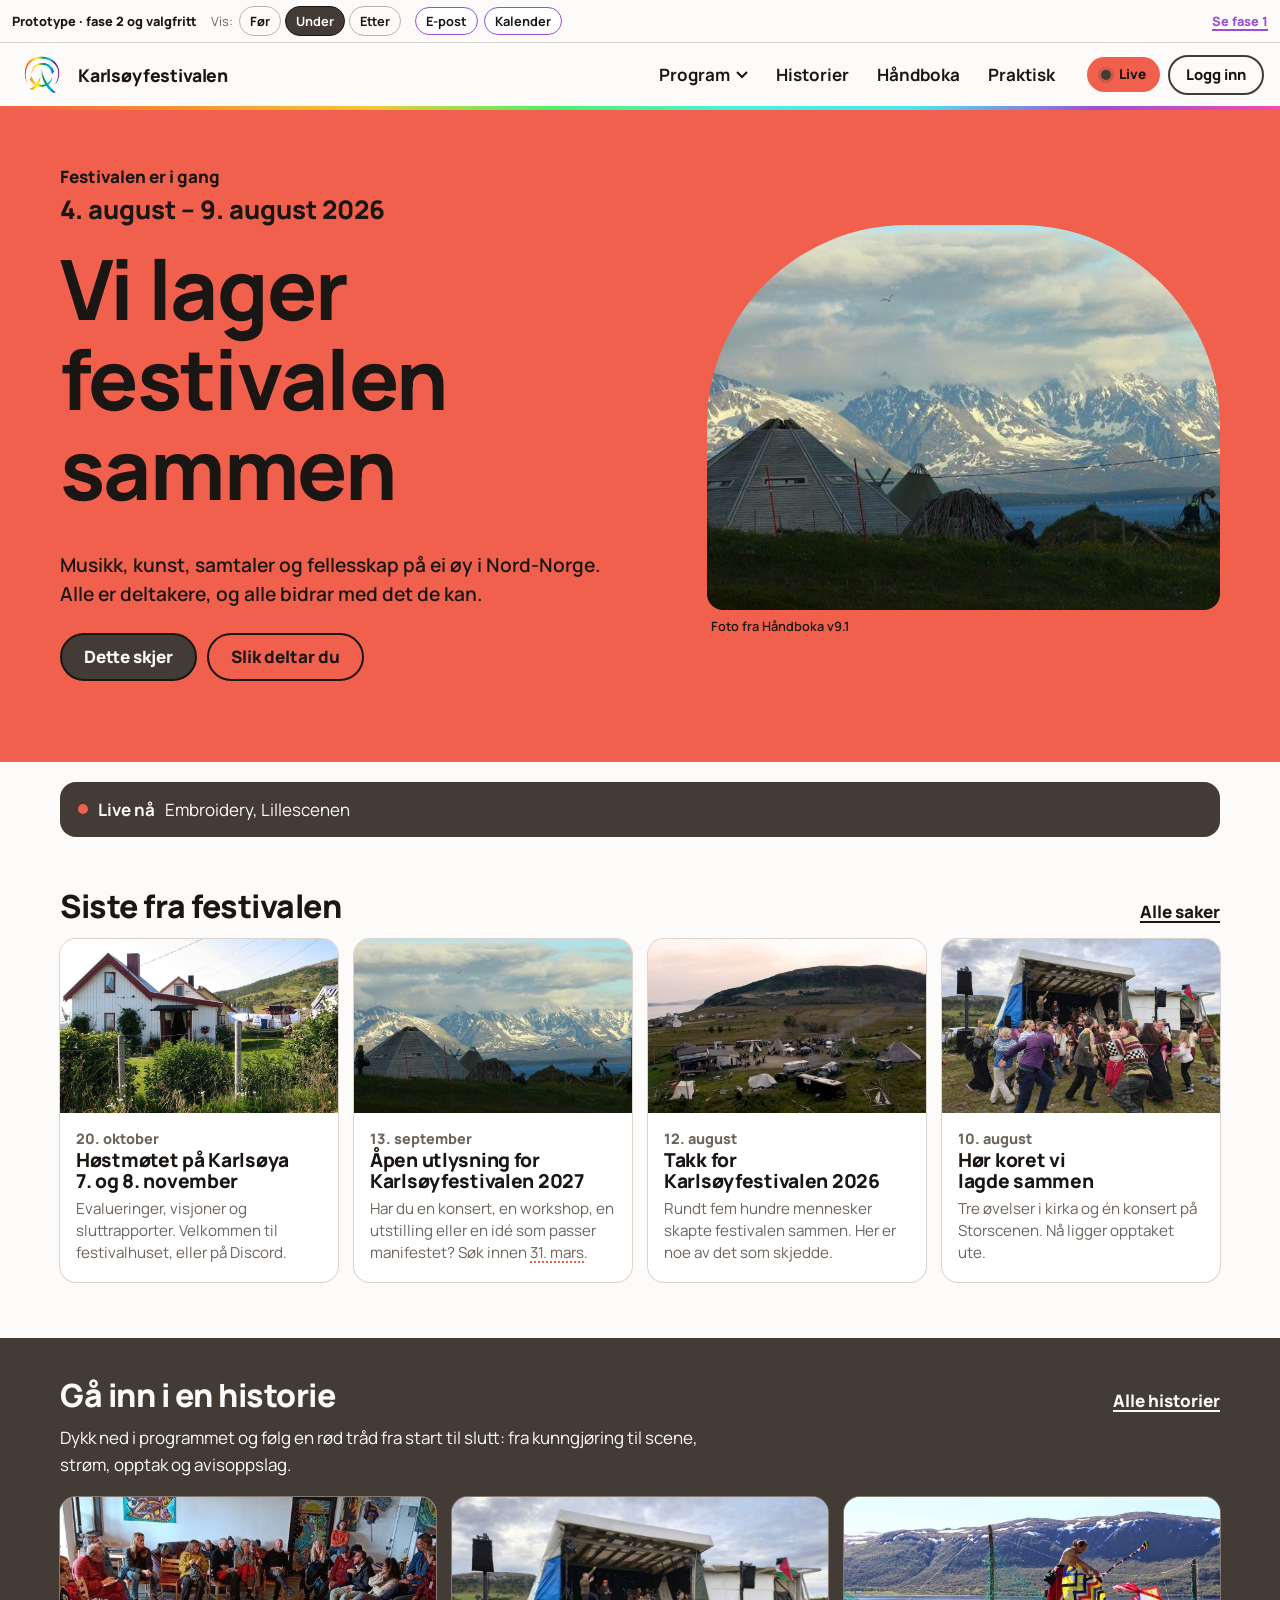
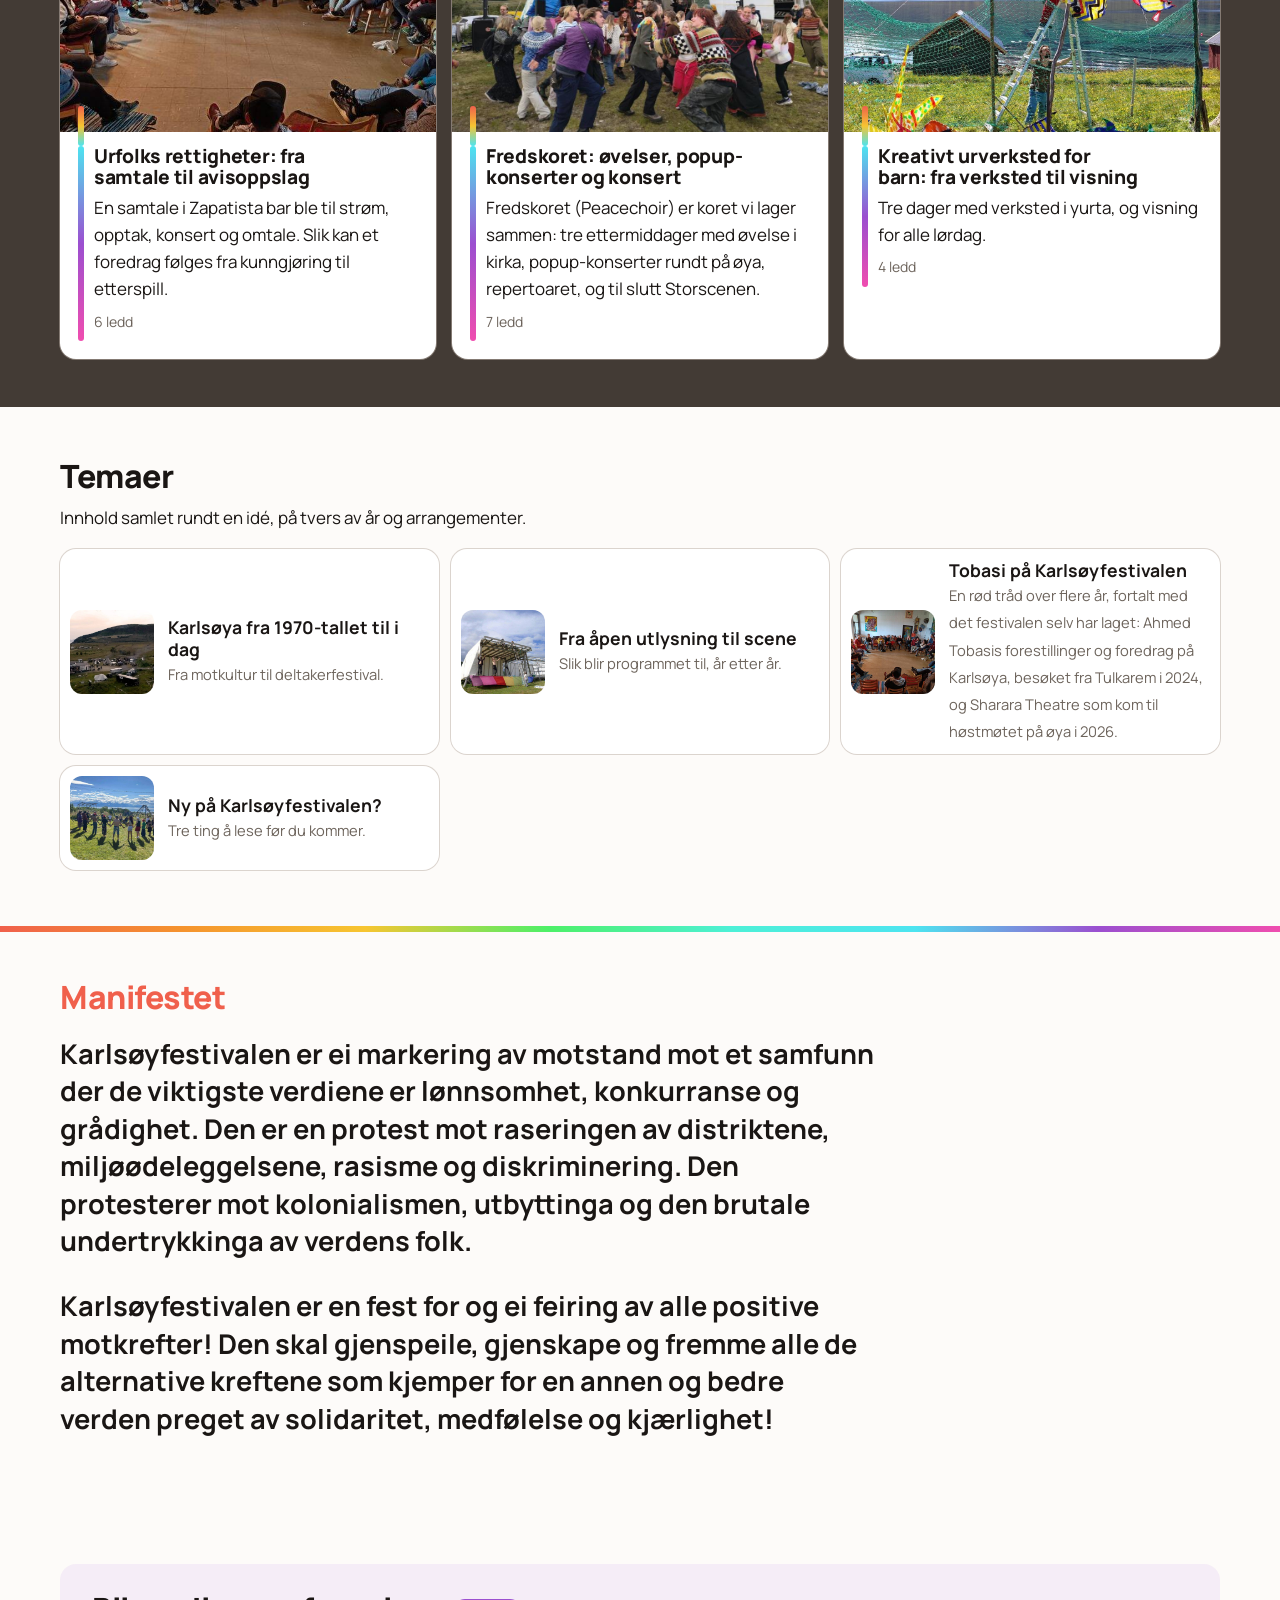
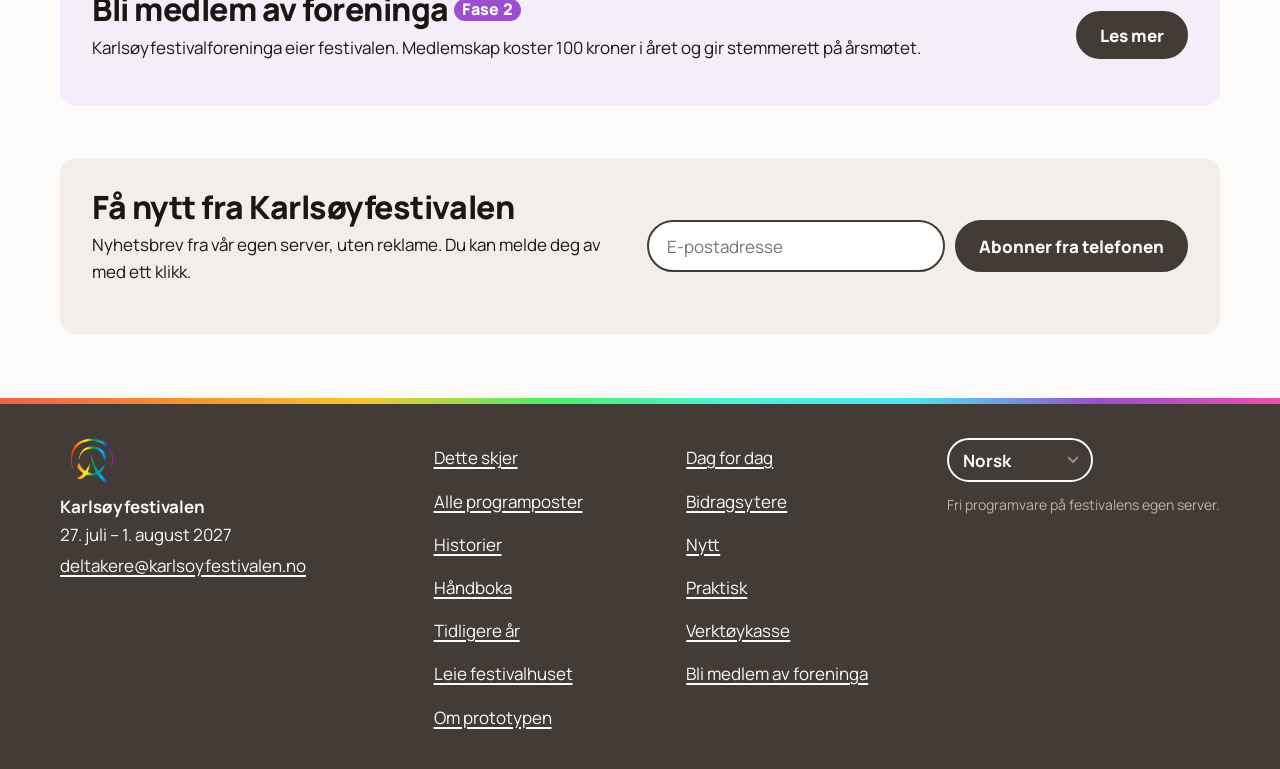
==== commit 8876a987: "v12" ====
--- a/fase2.html
+++ b/fase2.html
@@ -19,6 +19,8 @@
 <script src="js/data.js"></script>
 <script src="js/data-extra.js"></script>
 <script src="js/i18n.js"></script>
+<script src="js/map.js"></script>
+<script src="js/toolkit.js"></script>
 <script src="js/app.js"></script>
 </body>
 </html>
--- a/css/style.css
+++ b/css/style.css
@@ -8,6 +8,7 @@
   --gra: #BDB2AA;
   --grabrun: #6D645C;
   --mork: #433B35;
+  --tekst: #1A1614; /* nesten svart: all tekst, også på rødt */
   --rosa: #F04DAF; --cyan: #4DE4F0; --gronn: #4DF0A0; --turkis: #4DF0D7; --lime: #4DF068;
   --oransje: #F5932E; --gul: #F7C531; --lilla: #9B4FD0;
   --dempet: #9B6B65; --skifer: #705E5C; --havgra: #5C706D;
@@ -21,7 +22,7 @@
 }
 *, *::before, *::after { box-sizing: border-box; }
 html { -webkit-text-size-adjust: 100%; scroll-padding-top: 90px; color-scheme: only light; }
-body { margin: 0; font: 400 17px/1.6 var(--font); color: var(--mork); background: var(--hvit); }
+body { margin: 0; font: 400 17px/1.6 var(--font); color: var(--tekst); background: var(--hvit); }
 body[data-inside="1"] { background: var(--flate); }
 img { max-width: 100%; display: block; }
 a { color: inherit; text-underline-offset: 3px; text-decoration-thickness: 1.5px; }
@@ -53,8 +54,8 @@
 .btn-small { min-height: 40px; padding: 0 16px; font-size: .92rem; }
 .actions { display: flex; flex-wrap: wrap; gap: 10px; margin-top: 1.4em; }
 .tag { display: inline-block; font-size: .74rem; font-weight: 800; padding: 3px 10px; border-radius: 999px; background: var(--flate); margin-bottom: 8px; }
-.tag-live { background: var(--rod); color: var(--mork); margin: 0 8px 0 0; vertical-align: 2px; }
-.tag-ex { background: #9B4FD022; color: var(--mork); margin: 0; vertical-align: 1px; }
+.tag-live { background: var(--rod); color: var(--tekst); margin: 0 8px 0 0; vertical-align: 2px; }
+.tag-ex { background: #9B4FD022; color: var(--tekst); margin: 0; vertical-align: 1px; }
 .dot { display: inline-block; width: 11px; height: 11px; border-radius: 50%; margin-right: 7px; flex: none; vertical-align: -1px; }
 .swatch { display: inline-block; width: 14px; height: 14px; border-radius: 4px; flex: none; }
 .f2 { display: inline-block; font-size: .68rem; font-weight: 800; padding: 2px 8px; border-radius: 999px; background: var(--lilla); color: #fff; vertical-align: 3px; letter-spacing: .02em; }
@@ -66,7 +67,7 @@
 .pb-when { display: flex; align-items: center; gap: 4px; }
 .pb-when span { color: var(--grabrun); margin-right: 2px; }
 .pb-when button { border: 1.5px solid var(--gra); background: transparent; border-radius: 999px; padding: 2px 10px; font-weight: 700; min-height: 30px; }
-.pb-when button[aria-pressed="true"] { background: var(--mork); color: var(--hvit); border-color: var(--mork); }
+.pb-when button[aria-pressed="true"] { background: var(--mork); color: var(--hvit); border-color: var(--tekst); }
 .pb-switch { margin-left: auto; font-weight: 800; color: var(--lilla); }
 
 /* ---------- Topp ---------- */
@@ -86,9 +87,9 @@
 .dd-menu { position: absolute; top: calc(100% + 8px); left: 0; min-width: 230px; background: var(--kort); border-radius: 14px; padding: 8px; box-shadow: 0 12px 40px #433B3533; display: grid; }
 .dd-menu a { padding: 10px 14px; border-radius: 10px; text-decoration: none; font-weight: 700; }
 .dd-menu a:hover { background: var(--flate); }
-.navlive { color: var(--mork); }
+.navlive { color: var(--tekst); }
 .top-actions { display: flex; align-items: center; gap: 8px; }
-.livepill { display: none; align-items: center; gap: 8px; background: var(--rod); color: var(--mork); font-weight: 800; font-size: .85rem; padding: 7px 14px; border-radius: 999px; text-decoration: none; }
+.livepill { display: none; align-items: center; gap: 8px; background: var(--rod); color: var(--tekst); font-weight: 800; font-size: .85rem; padding: 7px 14px; border-radius: 999px; text-decoration: none; }
 .livedot { display: inline-block; width: 10px; height: 10px; border-radius: 50%; background: var(--mork); box-shadow: 0 0 0 3px #433B3533; }
 .burger { width: 46px; height: 46px; border: 0; background: none; display: grid; place-content: center; gap: 5px; }
 .burger span { display: block; width: 24px; height: 2.5px; background: var(--mork); border-radius: 2px; }
@@ -101,7 +102,7 @@
 .sheetmenu-foot { margin-top: auto; padding-top: 24px; display: flex; gap: 12px; align-items: center; justify-content: space-between; }
 .sheetmenu .btn { border-color: var(--hvit); }
 .lang select { min-height: 44px; padding: 0 34px 0 14px; border-radius: 999px; border: 2px solid currentColor; background: transparent url("data:image/svg+xml,%3Csvg xmlns='http://www.w3.org/2000/svg' viewBox='0 0 12 8'%3E%3Cpath d='M1 1l5 5 5-5' fill='none' stroke='%23988' stroke-width='2'/%3E%3C/svg%3E") no-repeat right 12px center / 12px; appearance: none; font-weight: 700; }
-.lang select option { color: var(--mork); }
+.lang select option { color: var(--tekst); }
 main { padding: 0 0 64px; min-height: 60vh; }
 main > .wrap:first-child, main > article:first-child, main > div.wrap { padding-top: 28px; }
 
@@ -110,9 +111,9 @@
 .hero-grid { display: grid; gap: 26px; }
 .hero-kick { font-weight: 800; margin: 0; }
 .hero-date { font-size: clamp(1.2rem, 4.5vw, 1.6rem); font-weight: 800; margin: 0 0 .5em; }
-.hero h1 { font-size: clamp(2.8rem, 12vw, 5.6rem); line-height: .95; letter-spacing: -0.035em; }
+.hero h1 { font-size: clamp(2.6rem, 11vw, 5.2rem); line-height: 1.08; letter-spacing: -0.02em; font-weight: 750; }
 .hero .lead { max-width: 30em; }
-.hero .btn { border-color: var(--mork); }
+.hero .btn { border-color: var(--tekst); }
 .hero-img { margin: 0; position: relative; }
 .hero-img img { width: 100%; aspect-ratio: 4/3; object-fit: cover; border-radius: 200px 200px var(--r) var(--r); }
 .hero-img figcaption { font-size: .8rem; font-weight: 600; padding: 6px 4px 0; }
@@ -124,7 +125,7 @@
 .block-head a { font-weight: 800; white-space: nowrap; }
 .blocklead { margin: -4px 0 18px; max-width: 40em; }
 .grid { display: grid; gap: 16px; }
-.card { display: block; background: var(--kort); color: var(--mork); border-radius: var(--r); text-decoration: none; overflow: hidden; box-shadow: 0 0 0 1px var(--strek); }
+.card { display: block; background: var(--kort); color: var(--tekst); border-radius: var(--r); text-decoration: none; overflow: hidden; box-shadow: 0 0 0 1px var(--strek); }
 .card:hover h3 { text-decoration: underline; }
 .card h3 { font-size: 1.2rem; margin-bottom: 6px; }
 .card p { margin: 0; }
@@ -168,7 +169,7 @@
 .subtabs { display: flex; gap: 6px; overflow-x: auto; margin: -8px -16px 18px; padding: 0 16px 4px; scrollbar-width: none; }
 .subtabs::-webkit-scrollbar { display: none; }
 .subtabs a { flex: none; text-decoration: none; font-weight: 700; padding: 8px 14px; border-radius: 999px; border: 2px solid var(--gra); white-space: nowrap; }
-.subtabs a[aria-current] { background: var(--mork); border-color: var(--mork); color: var(--hvit); }
+.subtabs a[aria-current] { background: var(--mork); border-color: var(--tekst); color: var(--hvit); }
 .sticky { position: sticky; top: 60px; z-index: 20; padding: 10px 0 4px; background: var(--hvit); border-bottom: 1px solid var(--strek); }
 body[data-inside="1"] .sticky { background: var(--flate); }
 .daytabs { display: grid; grid-template-columns: repeat(6, 1fr); gap: 6px; }
@@ -176,11 +177,11 @@
 .daytabs button span { font-size: .78rem; font-weight: 700; text-transform: lowercase; color: var(--grabrun); }
 .daytabs button strong { font-size: 1.35rem; }
 .daytabs button[aria-selected="true"] { background: var(--rod); border-color: var(--rod); }
-.daytabs button[aria-selected="true"] span { color: var(--mork); }
+.daytabs button[aria-selected="true"] span { color: var(--tekst); }
 .chips { display: flex; gap: 8px; overflow-x: auto; padding: 10px 16px 8px; margin-inline: -16px; scrollbar-width: none; }
 .chips::-webkit-scrollbar { display: none; }
 .chips button { flex: none; display: inline-flex; align-items: center; min-height: 42px; padding: 0 15px; border: 2px solid var(--gra); border-radius: 999px; background: var(--kort); font-weight: 700; font-size: .92rem; white-space: nowrap; }
-.chips button[aria-pressed="true"] { background: var(--mork); border-color: var(--mork); color: var(--hvit); }
+.chips button[aria-pressed="true"] { background: var(--mork); border-color: var(--tekst); color: var(--hvit); }
 .daytitle { font-size: 1.3rem; margin: 22px 0 8px; }
 .daytitle::first-letter, .wheellist h2::first-letter, .when strong::first-letter, .step-when::first-letter { text-transform: uppercase; }
 .plist { border-top: 2px solid var(--mork); }
@@ -188,13 +189,13 @@
 .pi::before { content: ""; position: absolute; left: 0; top: 16px; bottom: 16px; width: 4px; border-radius: 2px; background: var(--c, var(--gra)); }
 .pi-time { font-weight: 800; font-size: 1.1rem; line-height: 1.2; font-variant-numeric: tabular-nums; }
 .pi-time span { display: block; font-weight: 500; font-size: .85rem; color: var(--grabrun); }
-.pi-time .allday { font-size: .8rem; font-weight: 700; color: var(--mork); }
+.pi-time .allday { font-size: .8rem; font-weight: 700; color: var(--tekst); }
 .pi-main h3 { font-size: 1.08rem; line-height: 1.25; margin-bottom: 3px; }
 .pi-main h3 a { text-decoration: none; }
 .pi-main h3 a:hover { text-decoration: underline; }
 .pi-main p { margin: 0; font-size: .92rem; }
 .pi-cat { color: var(--grabrun); }
-.pi-cat a { font-weight: 700; color: var(--mork); }
+.pi-cat a { font-weight: 700; color: var(--tekst); }
 .pi-more { display: inline-block; margin-top: 6px !important; font-size: .76rem !important; font-weight: 800; background: var(--cyan); border-radius: 999px; padding: 1px 10px; }
 .star { width: 48px; height: 48px; border: 0; background: none; display: grid; place-content: center; border-radius: 50%; }
 .star svg { fill: none; stroke: var(--mork); stroke-width: 1.8; stroke-linejoin: round; }
@@ -204,7 +205,7 @@
 .clock { margin: 0 0 10px; }
 .nowbox { background: var(--rod); border-radius: var(--r); padding: 4px 16px 6px; }
 .nowbox h2 { margin: 14px 0 8px; }
-.nowbox .plist { border-top-color: var(--mork); }
+.nowbox .plist { border-top-color: var(--tekst); }
 .nowbox .pi { border-bottom-color: #433B3530; }
 .nowbox .pi::before { background: var(--mork); }
 .nowbox .tag-live { background: var(--mork); color: var(--hvit); font-size: .72rem; }
@@ -213,7 +214,7 @@
 .filters { display: grid; gap: 10px; }
 .field { display: grid; gap: 4px; font-weight: 700; font-size: .92rem; }
 .field input, .field select { width: 100%; min-height: 50px; padding: 0 14px; border: 2px solid var(--gra); border-radius: 12px; background: #fff; font-weight: 500; font-size: 16px; }
-.field input:focus, .field select:focus { border-color: var(--mork); }
+.field input:focus, .field select:focus { border-color: var(--tekst); }
 
 /* Programpost, historier, innhold */
 .crumb { font-weight: 800; margin-bottom: 10px; }
@@ -226,7 +227,7 @@
 .personbox > span { display: grid; gap: 2px; }
 .personbox span span { font-size: .92rem; color: var(--grabrun); line-height: 1.45; }
 .portrait { display: block; width: 100%; height: auto; aspect-ratio: 1; border-radius: 14px; }
-.portrait text { font: 800 64px var(--font); fill: var(--mork); }
+.portrait text { font: 800 64px var(--font); fill: var(--tekst); }
 .portrait.sm { width: 64px; flex: none; border-radius: 12px; }
 .portrait.lg { width: 140px; flex: none; border-radius: 18px; }
 .story { background: var(--kort); border-radius: var(--r); padding: 18px; margin-top: 20px; box-shadow: 0 0 0 1px var(--strek); }
@@ -236,8 +237,8 @@
 .steps li { position: relative; padding: 0 0 22px 26px; }
 .steps li:last-child { padding-bottom: 4px; }
 .steps li::before { content: ""; position: absolute; left: -5px; top: 3px; width: 15px; height: 15px; border-radius: 50%; background: var(--kort); border: 3px solid var(--c, var(--mork)); }
-.steps li.has-item::before { border-radius: 4px; background: var(--mork); border-color: var(--mork); }
-.steps li.cur::before { background: var(--rod); border-color: var(--mork); box-shadow: 0 0 0 4px #F0604C55; }
+.steps li.has-item::before { border-radius: 4px; background: var(--mork); border-color: var(--tekst); }
+.steps li.cur::before { background: var(--rod); border-color: var(--tekst); box-shadow: 0 0 0 4px #F0604C55; }
 .steps li.cur h3 { text-decoration: underline; text-decoration-thickness: 3px; text-decoration-color: var(--rod); }
 .step-when { font-size: .85rem; font-weight: 800; color: var(--grabrun); margin: 0; }
 .steps h3 { font-size: 1.1rem; margin: 2px 0 4px; }
@@ -287,7 +288,7 @@
 .hb-hero::after { content: ""; position: absolute; left: 0; right: 0; bottom: 0; height: 6px; background: var(--rainbow); }
 .hb-hero .kicker { color: var(--gra); }
 .hb-hero .btn { border-color: var(--hvit); }
-.hb-hero .btn-dark { background: var(--rod); border-color: var(--rod); color: var(--mork); }
+
 .chapters { display: grid; gap: 14px; margin-top: 24px; }
 .chapter { display: grid; grid-template-columns: 110px 1fr; gap: 14px; align-items: stretch; text-decoration: none; background: var(--kort); border-radius: var(--r); overflow: hidden; box-shadow: 0 0 0 1px var(--strek); }
 .ch-img img { width: 100%; height: 100%; min-height: 120px; object-fit: cover; }
@@ -347,13 +348,13 @@
 .who > span:last-child, .rolelist button > span:last-child { display: grid; line-height: 1.2; }
 .who strong { font-size: .95rem; }
 .who span span { font-size: .75rem; opacity: .8; max-width: 10em; white-space: nowrap; overflow: hidden; text-overflow: ellipsis; }
-.avatar { width: 38px; height: 38px; border-radius: 50%; background: var(--rod); color: var(--mork); display: grid; place-content: center; font-weight: 800; flex: none; }
+.avatar { width: 38px; height: 38px; border-radius: 50%; background: var(--rod); color: var(--tekst); display: grid; place-content: center; font-weight: 800; flex: none; }
 .avatar.sm { width: 34px; height: 34px; font-size: .9rem; }
 .sheet { position: fixed; inset: auto 0 0 0; z-index: 50; background: var(--hvit); border-radius: 22px 22px 0 0; padding: 22px 20px calc(22px + env(safe-area-inset-bottom)); box-shadow: 0 -12px 0 100vh #433B3566; max-height: 88vh; overflow: auto; }
 .sheet h2 { margin-top: 0; }
 .rolelist { display: grid; gap: 8px; margin-bottom: 12px; }
 .rolelist button { display: flex; align-items: center; gap: 12px; text-align: left; padding: 10px 12px; border: 2px solid var(--strek); border-radius: var(--r); background: #fff; min-height: 60px; }
-.rolelist button[aria-pressed="true"] { border-color: var(--mork); background: #F0604C1a; }
+.rolelist button[aria-pressed="true"] { border-color: var(--tekst); background: #F0604C1a; }
 .rolelist span span { font-size: .85rem; color: var(--grabrun); }
 .sheet-foot { display: flex; flex-wrap: wrap; gap: 10px; align-items: center; margin-top: 16px; }
 .sheet-foot .btn-dark { margin-left: auto; }
@@ -362,7 +363,7 @@
 .tabs { position: fixed; inset: auto 0 0 0; z-index: 25; display: grid; grid-template-columns: repeat(5, 1fr); background: var(--hvit); border-top: 1px solid var(--strek); padding-bottom: env(safe-area-inset-bottom); box-shadow: 0 -4px 20px #433B3514; }
 .tabs a { display: grid; justify-items: center; gap: 2px; padding: 8px 2px 6px; min-height: var(--tabs-h); text-decoration: none; font-size: .72rem; font-weight: 800; line-height: 1.15; text-align: center; color: var(--grabrun); position: relative; }
 .tabs svg { fill: none; stroke: currentColor; stroke-width: 1.8; stroke-linejoin: round; stroke-linecap: round; }
-.tabs a[aria-current] { color: var(--mork); }
+.tabs a[aria-current] { color: var(--tekst); }
 .tabs a[aria-current] svg { fill: var(--rod); stroke-width: 2.1; }
 .tabs a[aria-current]::before { content: ""; position: absolute; top: 0; left: 30%; right: 30%; height: 3px; border-radius: 0 0 3px 3px; background: var(--rod); }
 .greet h1 { margin: 0 0 4px; }
@@ -378,7 +379,7 @@
 .panel.member { border-left: 10px solid var(--lilla); }
 .big { font-size: 1.7rem; font-weight: 800; line-height: 1.15; margin-bottom: 6px; }
 .big span { font-size: .95rem; font-weight: 600; color: var(--grabrun); }
-.panel.count .big span, .panel.count p { color: var(--mork); }
+.panel.count .big span, .panel.count p { color: var(--tekst); }
 .dlist li { display: grid; grid-template-columns: 16px 1fr auto; gap: 10px; align-items: start; padding: 11px 0; border-bottom: 1px solid var(--strek); }
 .dlist .swatch { margin-top: 5px; }
 .dlist strong { display: block; line-height: 1.3; }
@@ -398,7 +399,7 @@
 .alist li:last-child { border-bottom: 0; }
 .alist p { margin: 0; }
 .a-meta { font-size: .82rem; color: var(--grabrun); }
-.a-meta strong { color: var(--mork); }
+.a-meta strong { color: var(--tekst); }
 
 /* Tavla */
 .prio { font-size: 1.15rem; display: flex; align-items: center; gap: 8px; }
@@ -437,10 +438,10 @@
 /* Årshjul */
 .wheelwrap { display: grid; gap: 8px; margin-top: 6px; }
 .wheel { width: 100%; max-width: 470px; margin-inline: auto; touch-action: manipulation; }
-.wheel .wm { font: 800 11px var(--font); fill: var(--mork); }
+.wheel .wm { font: 800 11px var(--font); fill: var(--tekst); }
 .wheel .wm.sel { text-decoration: underline; }
-.wheel .wc { font: 800 21px var(--font); fill: var(--mork); }
-.wheel .wc2 { font: 700 9px var(--font); fill: var(--mork); text-decoration: underline; cursor: pointer; }
+.wheel .wc { font: 800 21px var(--font); fill: var(--tekst); }
+.wheel .wc2 { font: 700 9px var(--font); fill: var(--tekst); text-decoration: underline; cursor: pointer; }
 .wheel .wtap { cursor: pointer; outline-offset: -2px; }
 .wheellist h2 { font-size: 1.2rem; margin: 6px 0 4px; }
 
@@ -468,7 +469,7 @@
 .al { background: var(--kort); border-radius: var(--r); padding: 14px 16px; border-left: 10px solid var(--gra); box-shadow: 0 0 0 1px var(--strek); }
 .al.rod { border-left-color: var(--rod); } .al.gul { border-left-color: var(--gul); } .al.gronn { border-left-color: var(--gronn); }
 .al-top { display: flex; justify-content: space-between; align-items: center; font-size: .85rem; color: var(--grabrun); margin-bottom: 6px; }
-.prio-badge { font-weight: 800; color: var(--mork); padding: 2px 10px; border-radius: 999px; }
+.prio-badge { font-weight: 800; color: var(--tekst); padding: 2px 10px; border-radius: 999px; }
 .prio-badge.rod { background: var(--rod); } .prio-badge.gul { background: var(--gul); } .prio-badge.gronn { background: var(--gronn); }
 .al h3 { margin-bottom: 8px; }
 .al dl { margin: 0 0 10px; display: grid; gap: 6px; font-size: .92rem; }
@@ -537,7 +538,7 @@
 .kr { font-weight: 800; white-space: nowrap; }
 .rsteps { grid-column: 1 / -1; display: grid; grid-template-columns: repeat(3, 1fr); gap: 4px; }
 .rsteps li { font-size: .74rem; font-weight: 800; text-align: center; padding: 4px 0; border-radius: 6px; background: var(--flate); color: var(--grabrun); }
-.rsteps li.on { background: var(--gronn); color: var(--mork); }
+.rsteps li.on { background: var(--gronn); color: var(--tekst); }
 .rights { display: grid; gap: 14px; margin: 18px 0; }
 .rights h3 { margin-bottom: 6px; }
 .cal-head { display: flex; justify-content: space-between; align-items: center; margin-top: 12px; }
@@ -547,7 +548,7 @@
 .cal .dow { font-size: .75rem; font-weight: 800; text-align: center; color: var(--grabrun); }
 .cal button { aspect-ratio: 1; border: 0; border-radius: 10px; background: var(--kort); font-weight: 700; box-shadow: 0 0 0 1px var(--strek); }
 .cal button.booked { background: var(--gra); color: var(--grabrun); cursor: not-allowed; }
-.cal button.mine { background: var(--rod); color: var(--mork); cursor: pointer; }
+.cal button.mine { background: var(--rod); color: var(--tekst); cursor: pointer; }
 .key { display: inline-block; width: 12px; height: 12px; border-radius: 3px; margin: 0 4px 0 10px; vertical-align: -1px; }
 .key.booked { background: var(--gra); } .key.mine { background: var(--rod); }
 .archive { display: grid; grid-template-columns: repeat(2, 1fr); gap: 14px; }
@@ -625,4 +626,190 @@
   .protobar, .top, .tabs, .chatfab { display: none; }
 }
 
-.core .fact, .countdown .fact, .hero .fact { text-decoration-color: var(--mork); }
+.core .fact, .countdown .fact, .hero .fact { text-decoration-color: var(--tekst); }
+
+/* ---------- Innsiden: Hjem-knapp ---------- */
+.homepill { display: inline-flex; align-items: center; gap: 6px; background: var(--rod); color: var(--tekst); font-weight: 800; font-size: .9rem; padding: 7px 14px; border-radius: 999px; text-decoration: none; margin-right: auto; }
+.homepill svg { fill: none; stroke: currentColor; stroke-width: 2; stroke-linejoin: round; }
+.homepill[aria-current] { box-shadow: 0 0 0 2px var(--hvit); }
+.itop .brand { margin-right: 4px; }
+@media (max-width: 480px) { .who > span:last-child { display: none; } .itop { gap: 8px; padding-inline: 12px; } .itop .brand { font-size: .95rem; gap: 6px; } .itop .brand img { width: 38px; height: auto; } .homepill { padding: 6px 12px; } }
+@media (max-width: 370px) { .itop .brand span { display: none; } }
+.tabs a { position: relative; }
+.tabbadge { position: absolute; top: 4px; left: calc(50% + 6px); min-width: 18px; height: 18px; padding: 0 5px; border-radius: 9px; background: var(--rod); color: var(--tekst); font-size: .68rem; display: grid; place-content: center; }
+
+/* ---------- Fase 2: e-post og kalender ---------- */
+.mhead { display: flex; justify-content: space-between; align-items: center; gap: 12px; margin-bottom: 4px; }
+.mhead h1 { margin: 0; }
+.badge.sm { min-width: 18px; height: 18px; font-size: .7rem; margin-left: 4px; }
+.boxline { margin: 4px 0 10px; }
+.mlist { background: var(--kort); border-radius: var(--r); overflow: hidden; box-shadow: 0 0 0 1px var(--strek); }
+.mlist li + li { border-top: 1px solid var(--strek); }
+.mlist a { display: grid; grid-template-columns: 34px 1fr; gap: 12px; padding: 12px 14px; text-decoration: none; }
+.mlist li.unread { border-left: 5px solid var(--rod); }
+.mlist li.unread .msubj { font-weight: 800; }
+.mmain { display: grid; min-width: 0; gap: 1px; }
+.mtop { display: flex; justify-content: space-between; gap: 8px; }
+.mtop time { font-size: .8rem; color: var(--grabrun); white-space: nowrap; }
+.msubj { overflow: hidden; text-overflow: ellipsis; white-space: nowrap; }
+.msnip { font-size: .88rem; color: var(--grabrun); overflow: hidden; text-overflow: ellipsis; white-space: nowrap; }
+.mstat { display: flex; gap: 8px; align-items: center; margin-top: 4px; }
+.s-tatt { background: var(--cyan); } .s-besvart { background: var(--gronn); }
+.boxsum li { display: flex; justify-content: space-between; align-items: center; gap: 10px; padding: 10px 0; border-bottom: 1px solid var(--strek); }
+.boxsum a { display: grid; text-decoration: none; min-width: 0; }
+.boxsum a strong { overflow: hidden; text-overflow: ellipsis; white-space: nowrap; }
+.boxsum a span { font-size: .82rem; color: var(--grabrun); }
+.boxsum .nums { display: flex; gap: 8px; align-items: center; white-space: nowrap; }
+.mread { background: var(--kort); border-radius: var(--r); padding: 18px; box-shadow: 0 0 0 1px var(--strek); }
+.msubj-h { font-size: clamp(1.5rem, 6vw, 2.1rem); }
+.mfrom { display: flex; gap: 10px; align-items: flex-start; padding-bottom: 12px; border-bottom: 1px solid var(--strek); }
+.attach { display: inline-block; background: var(--flate); border-radius: 10px; padding: 6px 12px; font-weight: 700; }
+textarea { width: 100%; padding: 12px 14px; border: 2px solid var(--gra); border-radius: 12px; font: inherit; font-size: 16px; resize: vertical; }
+.row2 { display: grid; grid-template-columns: 1fr 1fr; gap: 10px; }
+.mcal button { aspect-ratio: auto; min-height: 52px; display: grid; align-content: start; justify-items: center; padding: 6px 2px; gap: 4px; }
+.mcal button i { display: flex; gap: 2px; }
+.mcal button b { width: 7px; height: 7px; border-radius: 50%; }
+.mcal button.today span { background: var(--tekst); color: var(--hvit); border-radius: 50%; width: 26px; height: 26px; display: grid; place-content: center; }
+.mcal button.sel { box-shadow: 0 0 0 3px var(--tekst); }
+.linkbtn { border: 0; background: none; font-weight: 700; text-decoration: underline; font-size: .9rem; }
+.agenda li { display: grid; grid-template-columns: 58px 1fr auto; gap: 10px; align-items: center; padding: 10px 0 10px 12px; border-bottom: 1px solid var(--strek); position: relative; }
+.agenda li::before { content: ""; position: absolute; left: 0; top: 12px; bottom: 12px; width: 4px; border-radius: 2px; background: var(--g); }
+.agenda time { display: grid; line-height: 1.2; }
+.agenda time span { font-size: .8rem; color: var(--grabrun); }
+.agenda div { display: grid; }
+.agenda div span { font-size: .85rem; color: var(--grabrun); }
+.agenda .ev-frist div strong::before { content: "◆ "; color: var(--rod); }
+.icslist li { display: grid; grid-template-columns: 14px 1fr auto; gap: 10px; align-items: center; padding: 8px 0; }
+.icslist code { overflow: hidden; text-overflow: ellipsis; white-space: nowrap; }
+.panel.mailpanel { border-top: 6px solid var(--cyan); }
+
+.hb-editions{display:grid;grid-template-columns:repeat(auto-fit,minmax(220px,1fr));gap:12px;margin:8px 0 28px}
+.hb-ed{border:1px solid var(--gra);border-radius:12px;padding:14px 16px;background:#fff;display:flex;flex-direction:column;gap:6px}
+.hb-ed p{margin:0;flex:1}
+.hb-ed .btn{align-self:flex-start}
+
+.pb-try{display:flex;gap:6px}
+.pb-try button{border:1px solid var(--lilla,#B07FE0);background:#fff;color:var(--tekst);border-radius:999px;padding:3px 10px;font:inherit;font-size:.8rem;font-weight:700;cursor:pointer}
+.pb-try button:hover{background:#F3ECFC}
+
+/* ---------- Kart ---------- */
+.map-page h1 { margin-bottom: 6px; }
+.maptabs { display: flex; gap: 8px; flex-wrap: wrap; margin: 18px 0 14px; }
+.maptabs button { border: 2px solid var(--mork); background: #fff; color: var(--tekst); border-radius: 999px; padding: 8px 16px; font: inherit; font-weight: 700; cursor: pointer; min-height: 44px; }
+.maptabs button[aria-pressed="true"] { background: var(--mork); color: #fff; }
+.map-layout { display: grid; grid-template-columns: minmax(0, 1.6fr) minmax(260px, 1fr); gap: 20px; align-items: start; }
+.map-layout.one { grid-template-columns: 1fr; }
+@media (max-width: 820px) { .map-layout { grid-template-columns: 1fr; } }
+.map-canvas { background: #fff; border: 1px solid var(--gra); border-radius: 18px; overflow: hidden; }
+svg.kart { display: block; width: 100%; height: auto; font-family: inherit; }
+svg.kart .mk { cursor: pointer; outline: none; transition: opacity .15s; }
+svg.kart .mk.dim { opacity: .28; }
+svg.kart .mk:focus-visible circle, svg.kart .mk:focus-visible path { stroke: #F0604C; stroke-width: 3.5; }
+svg.kart .mk-l { font-size: 17px; font-weight: 700; fill: #1A1614; paint-order: stroke; stroke: #FDFBF9; stroke-width: 5px; stroke-linejoin: round; }
+svg.kart .mk.sel .mk-l { font-size: 20px; }
+svg.kart .kt-sea { font-size: 16px; font-style: italic; fill: #5E8796; }
+svg.kart .kt-area { font-size: 16px; font-style: italic; fill: #8A7F75; }
+svg.kart .kt-island { font-size: 30px; font-weight: 800; fill: #BDB2AA; letter-spacing: .04em; }
+svg.kart .kompass text { font-size: 14px; font-weight: 800; fill: #433B35; }
+.map-side .map-info { background: #fff; border: 1px solid var(--gra); border-radius: 18px; padding: 18px 20px; }
+.map-info h2 { font-size: 1.35rem; margin: 2px 0 8px; }
+.map-info h3 { font-size: 1rem; margin: 16px 0 6px; }
+.map-info .kicker { display: flex; align-items: center; gap: 6px; }
+.map-info .meet { display: flex; flex-wrap: wrap; gap: 6px; align-items: center; }
+.gchip { display: inline-flex; align-items: center; gap: 6px; border: 1px solid var(--gra); border-radius: 999px; padding: 3px 10px; text-decoration: none; color: var(--tekst); font-weight: 600; font-size: .9rem; }
+.gchip .swatch { width: 10px; height: 10px; border-radius: 50%; }
+.map-info .legend { list-style: none; padding: 0; margin: 0; display: grid; gap: 2px; }
+.map-info .legend span { border: 0; border-radius: 0; padding: 0; }
+.map-info .legend .fdot { border: 2.4px solid #433B35; border-radius: 50%; }
+.map-info .legend button { display: flex; align-items: center; gap: 10px; width: 100%; background: none; border: 0; padding: 7px 6px; border-radius: 10px; font: inherit; color: var(--tekst); cursor: pointer; text-align: left; min-height: 40px; }
+.map-info .legend button:hover { background: var(--flate, #F3EEEA); }
+.fdot { display: inline-block; width: 14px; height: 14px; border-radius: 50%; border: 2.4px solid #433B35; background: #FDFBF9; flex: none; position: relative; vertical-align: -2px; }
+.fdot.m::after { content: ''; position: absolute; inset: 3px; border-radius: 50%; background: #433B35; }
+.mini-works { list-style: none; padding: 0; margin: 0; }
+.mini-works li { display: flex; justify-content: space-between; gap: 8px; padding: 6px 0; border-bottom: 1px solid #EEE7E1; }
+.mini-works span { color: var(--grabrun); font-size: .85rem; }
+.drawn { margin: 0; }
+.drawn img { width: 100%; max-width: 760px; border-radius: 18px; display: block; border: 1px solid var(--gra); }
+.drawn figcaption { font-size: .85rem; color: var(--grabrun); margin-top: 6px; }
+.map-teaser { display: grid; grid-template-columns: 220px 1fr; gap: 0; border: 1px solid var(--gra); border-radius: 16px; overflow: hidden; background: #fff; text-decoration: none; color: var(--tekst); margin: 8px 0 26px; }
+.map-teaser .mt-img { background: #FDFBF9; border-right: 1px solid #EEE7E1; display: flex; align-items: center; }
+.map-teaser .mt-img svg { width: 100%; height: 100%; max-height: 220px; object-fit: cover; }
+.map-teaser .mt-body { padding: 18px 20px; display: flex; flex-direction: column; gap: 6px; justify-content: center; }
+.map-teaser .mt-body strong { font-size: 1.25rem; }
+.map-teaser:hover { border-color: var(--mork); }
+@media (max-width: 560px) { .map-teaser { grid-template-columns: 1fr; } .map-teaser .mt-img { border-right: 0; border-bottom: 1px solid #EEE7E1; } .map-teaser .mt-img svg { max-height: 180px; } }
+.placebox { margin: 26px 0; }
+.placebox h2 { font-size: 1.15rem; margin-bottom: 8px; }
+.minimap { display: block; border: 1px solid var(--gra); border-radius: 14px; overflow: hidden; max-width: 420px; }
+.minimap svg { max-height: 260px; }
+.away-card { display: flex; gap: 14px; align-items: center; border: 1px solid var(--gra); border-radius: 14px; padding: 14px 16px; background: #fff; max-width: 520px; }
+.away-card > div { display: flex; flex-direction: column; gap: 3px; }
+svg.kart.isl .mk-l { font-size: 23px; }
+svg.kart.isl .mk.sel .mk-l { font-size: 26px; }
+svg.kart.isl .kt-sea, svg.kart.isl .kt-area { font-size: 20px; }
+@media (max-width: 560px) {
+  svg.kart .mk-l { font-size: 27px; stroke-width: 7px; }
+  svg.kart .mk.sel .mk-l { font-size: 30px; }
+  svg.kart.isl .mk-l { font-size: 34px; }
+  svg.kart.isl .mk.sel .mk-l { font-size: 36px; }
+  svg.kart .kt-sea, svg.kart .kt-area { font-size: 24px; }
+}
+
+/* ---------- Verktøykassa ---------- */
+.tk h3 { font-size: 1.2rem; margin: 10px 0 8px; }
+.tk-here { font-size: .92rem; color: var(--grabrun); border-left: 3px solid var(--c); padding-left: 10px; }
+.tk-links { display: flex; flex-wrap: wrap; gap: 6px 14px; margin: 8px 0 0; font-weight: 700; font-size: .92rem; }
+.tk-sheets { display: grid; grid-template-columns: repeat(auto-fit, minmax(240px, 1fr)); gap: 12px; margin: 12px 0 30px; }
+.tk-sheet { display: flex; flex-direction: column; gap: 6px; background: #fff; border: 1px solid var(--gra); border-radius: 16px; padding: 16px 18px; text-decoration: none; color: var(--tekst); }
+.tk-sheet:hover { border-color: var(--mork); }
+.tk-sheet strong { font-size: 1.12rem; }
+.tk-sheet > span:not(.tk-src):not(.more) { color: var(--grabrun); font-size: .93rem; flex: 1; }
+.tk-src { font-size: .78rem; font-weight: 800; color: var(--grabrun); }
+.tk-for { margin: 6px 0 14px; }
+.tk-for button { border: 2px solid var(--mork); background: #fff; border-radius: 999px; padding: 6px 14px; font-weight: 700; min-height: 40px; }
+.tk-for button[aria-pressed="true"] { background: var(--mork); color: #fff; }
+.tk-chapters { list-style: none; padding: 0; margin: 0 0 30px; display: grid; gap: 0; }
+.tk-chapters li { display: grid; grid-template-columns: 56px 1fr; gap: 12px; padding: 16px 0; border-top: 1px solid #E5DDD6; }
+.tk-cn { font-size: 1.6rem; font-weight: 800; color: var(--rod); line-height: 1; }
+.tk-chapters h3 { font-size: 1.1rem; margin-bottom: 4px; }
+.tk-chapters p { margin: 0 0 6px; }
+.tk-q { font-size: .93rem; color: var(--grabrun); }
+.tk-ex { list-style: none; padding: 0; display: grid; grid-template-columns: repeat(auto-fit, minmax(260px, 1fr)); gap: 12px; margin: 10px 0 30px; }
+.tk-ex li { background: #fff; border: 1px solid var(--gra); border-radius: 14px; padding: 14px 16px; display: flex; flex-direction: column; gap: 4px; }
+.tk-ex span { color: var(--grabrun); font-size: .93rem; }
+.tk-hb { display: flex; flex-wrap: wrap; gap: 8px 18px; padding: 0; list-style: none; font-weight: 700; margin-bottom: 18px; }
+.tk-page .lead { margin-bottom: 18px; }
+.tk-two { display: grid; grid-template-columns: minmax(0, 1fr) minmax(0, 1fr); gap: 24px; align-items: start; margin: 12px 0 20px; }
+@media (max-width: 720px) { .tk-two { grid-template-columns: 1fr; } }
+.tk-form { display: grid; gap: 10px; }
+.tk-in, .tk-form select, .tk-page textarea { width: 100%; border: 1.5px solid var(--gra); border-radius: 10px; padding: 9px 12px; background: #fff; min-height: 44px; }
+.tk-card { max-width: 340px; }
+.tk-preview .small { margin: 0 0 6px; }
+.tk-kinds { margin: 0 0 14px; }
+.tk-table { width: 100%; border-collapse: collapse; margin: 8px 0; }
+.tk-table th { text-align: left; font-size: .85rem; padding: 6px 6px; border-bottom: 2px solid var(--mork); }
+.tk-table td { padding: 6px; border-bottom: 1px solid #E5DDD6; vertical-align: middle; }
+.tk-table td:nth-child(3), .tk-table td:nth-child(4) { text-align: center; width: 90px; }
+.tk-table input[type=checkbox], .checklist input { width: 22px; height: 22px; accent-color: var(--mork); }
+@media (max-width: 560px) { .tk-table th:nth-child(2), .tk-table td:nth-child(2) { display: none; } }
+.tk-stairs { list-style: none; padding: 0; margin: 10px 0 20px; display: flex; align-items: flex-end; gap: 6px; }
+.tk-stairs li { flex: 1; display: flex; flex-direction: column; gap: 6px; font-size: .85rem; font-weight: 700; text-align: center; }
+.tk-stairs .bar { display: block; height: var(--h); background: #E9E1D9; border-radius: 8px 8px 0 0; }
+.tk-stairs li.now .bar { background: var(--rod); }
+.tk-stairs li.goal .bar { background: repeating-linear-gradient(45deg, #2FA84A, #2FA84A 6px, #6CC67F 6px, #6CC67F 12px); }
+.tk-stairs li.now.goal .bar { background: var(--rod); }
+.tk-stairs em { font-style: normal; font-size: .75rem; color: var(--rod); }
+.tk-stairs em.g { color: #227A36; }
+.tk-page input[type=range] { width: 100%; accent-color: var(--mork); }
+.tk-score { font-size: 1.1rem; }
+.checklist { list-style: none; padding: 0; display: grid; gap: 4px; margin: 10px 0 18px; }
+.checklist label { display: flex; gap: 10px; align-items: flex-start; padding: 8px 0; border-bottom: 1px solid #EEE7E1; cursor: pointer; }
+.tk-wheel { display: block; width: 100%; max-width: 320px; }
+.tk-two .chips { flex-wrap: wrap; }
+.tk-wheel text { font-size: 12px; font-weight: 700; fill: #1A1614; }
+.tk-wheel text.big { font-size: 34px; font-weight: 800; }
+.tk-tips { background: var(--flate, #F3EEEA); border-radius: 14px; padding: 14px 18px; margin: 20px 0; }
+.tk-tips h2 { font-size: 1.05rem; margin-bottom: 6px; }
+.tk-tips ul { margin: 0; }
+.tk-printgrid { display: grid; grid-template-columns: 1fr 1fr; gap: 12pt; }
+@media print { .noprint { display: none; } .tk-printgrid .tcard { break-inside: avoid; max-width: none; } }
